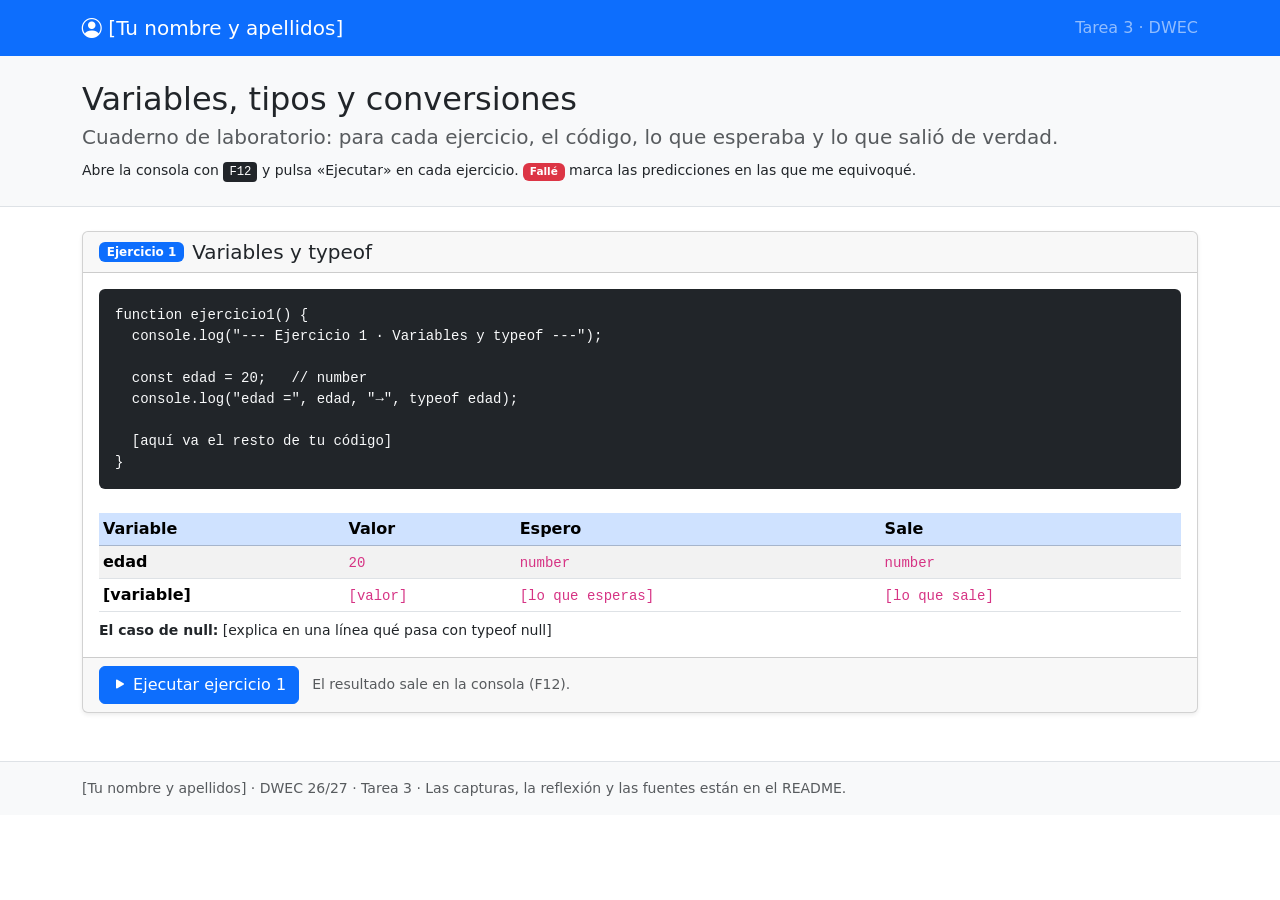
==== Tema 4/index.html @ 0efc42ae "He resuelto el primer ejercicio de js" ====
<!DOCTYPE html>
<html lang="es">
<head>
  <meta charset="UTF-8">
  <meta name="viewport" content="width=device-width, initial-scale=1">
  <!-- Cambia [Tu nombre] por tu nombre -->
  <title>Variables, tipos y conversiones · [Tu nombre]</title>

  <!-- CSS de Bootstrap -->
  <link href="https://cdn.jsdelivr.net/npm/bootstrap@5.3.8/dist/css/bootstrap.min.css" rel="stylesheet">
  <!-- Iconos de Bootstrap -->
  <link href="https://cdn.jsdelivr.net/npm/bootstrap-icons@1.13.1/font/bootstrap-icons.min.css" rel="stylesheet">
</head>
<body>

  <!--
    PLANTILLA DE LA TAREA 3
    · Todo lo que va entre [corchetes] es un hueco: sustitúyelo por lo tuyo.
    · La card del ejercicio 1 es el modelo. Las de los ejercicios 2, 3 y 4 las haces tú copiándola (mira el final).
    · El JavaScript va en js/app.js, dentro de la función de cada ejercicio.
  -->

  <!-- NAVBAR con tu nombre -->
  <nav class="navbar bg-primary" data-bs-theme="dark">
    <div class="container">
      <span class="navbar-brand"><i class="bi bi-person-circle"></i> [Tu nombre y apellidos]</span>
      <span class="navbar-text">Tarea 3 · DWEC</span>
    </div>
  </nav>

  <!-- CABECERA -->
  <header class="bg-body-tertiary border-bottom py-4 mb-4">
    <div class="container">
      <h1 class="h2 mb-1">Variables, tipos y conversiones</h1>
      <p class="lead mb-2 text-body-secondary">
        Cuaderno de laboratorio: para cada ejercicio, el código, lo que esperaba y lo que salió de verdad.
      </p>
      <p class="mb-0 small">
        Abre la consola con <kbd>F12</kbd> y pulsa «Ejecutar» en cada ejercicio.
        <span class="badge text-bg-danger">Fallé</span> marca las predicciones en las que me equivoqué.
      </p>
    </div>
  </header>

  <main class="container mb-5">

    <!-- ============================================================
         EJERCICIO 1 · La card modelo
         ============================================================ -->
    <section class="card mb-4 shadow-sm">

      <!-- 1) Título del ejercicio -->
      <div class="card-header d-flex align-items-center gap-2">
        <span class="badge text-bg-primary">Ejercicio 1</span>
        <h2 class="h5 mb-0">Variables y typeof</h2>
      </div>

      <div class="card-body">

        <!-- 2) El código: cuando termines, copia aquí tu función ejercicio1() de js/app.js.
                Si tu código lleva los signos < o >, escríbelos como &lt; y &gt; -->
        <pre class="bg-dark text-light p-3 rounded small mb-4"><code>function ejercicio1() {
  console.log("--- Ejercicio 1 · Variables y typeof ---");

  const edad = 20;   // number
  console.log("edad =", edad, "→", typeof edad);

  [aquí va el resto de tu código]
}</code></pre>

        <!-- 3) La tabla «Espero / Sale», rellenada a mano.
                Una fila por variable. Si te equivocas, añade en la columna «Sale» el badge:
                <span class="badge text-bg-danger">Fallé</span> -->
        <div class="table-responsive">
          <table class="table table-sm table-striped align-middle mb-2">
            <thead class="table-primary">
              <tr><th scope="col">Variable</th><th scope="col">Valor</th><th scope="col">Espero</th><th scope="col">Sale</th></tr>
            </thead>
            <tbody>
              <tr><th scope="row">edad</th><td><code>20</code></td><td><code>number</code></td><td><code>number</code></td></tr>
              <tr><th scope="row">[variable]</th><td><code>[valor]</code></td><td><code>[lo que esperas]</code></td><td><code>[lo que sale]</code></td></tr>
            </tbody>
          </table>
        </div>

        <!-- 4) Tu explicación -->
        <p class="small mb-0"><strong>El caso de null:</strong> [explica en una línea qué pasa con typeof null]</p>
      </div>

      <!-- 5) El botón. onclick="ejercicio1()" hace que, al pulsarlo, se ejecute la función ejercicio1() de js/app.js.
              Cómo funciona lo veremos más adelante, con los eventos. De momento, cópialo tal cual y cambia solo el número. -->
      <div class="card-footer">
        <button type="button" class="btn btn-primary" onclick="ejercicio1()">
          <i class="bi bi-play-fill"></i> Ejecutar ejercicio 1
        </button>
        <span class="small text-body-secondary ms-2">El resultado sale en la consola (F12).</span>
      </div>
    </section>

    <!-- ============================================================
         EJERCICIOS 2, 3 Y 4 · Los haces tú
         Copia la card del ejercicio 1 entera (desde <section> hasta </section>), pégala aquí debajo
         y cambia en cada copia:
           · el número y el título;
           · el código del bloque <pre><code>;
           · las columnas de la tabla:
               Ejercicio 2 → Conversión / Espero / Sale
               Ejercicio 3 → Expresión / Espero / Sale, y tu frase sobre cuándo manda la cadena y cuándo el número
               Ejercicio 4 → tu ficha, y el error de la const dentro de un <div class="alert alert-danger">
           · el botón: onclick="ejercicio2()", onclick="ejercicio3()"…
         ============================================================ -->

  </main>

  <footer class="bg-body-tertiary border-top py-3">
    <div class="container small text-body-secondary">
      [Tu nombre y apellidos] · DWEC 26/27 · Tarea 3 · Las capturas, la reflexión y las fuentes están en el README.
    </div>
  </footer>

  <!-- JS de Bootstrap y, después, tu JavaScript -->
  <script src="https://cdn.jsdelivr.net/npm/bootstrap@5.3.8/dist/js/bootstrap.bundle.min.js"></script>
  <script src="js/app.js"></script>
</body>
</html>
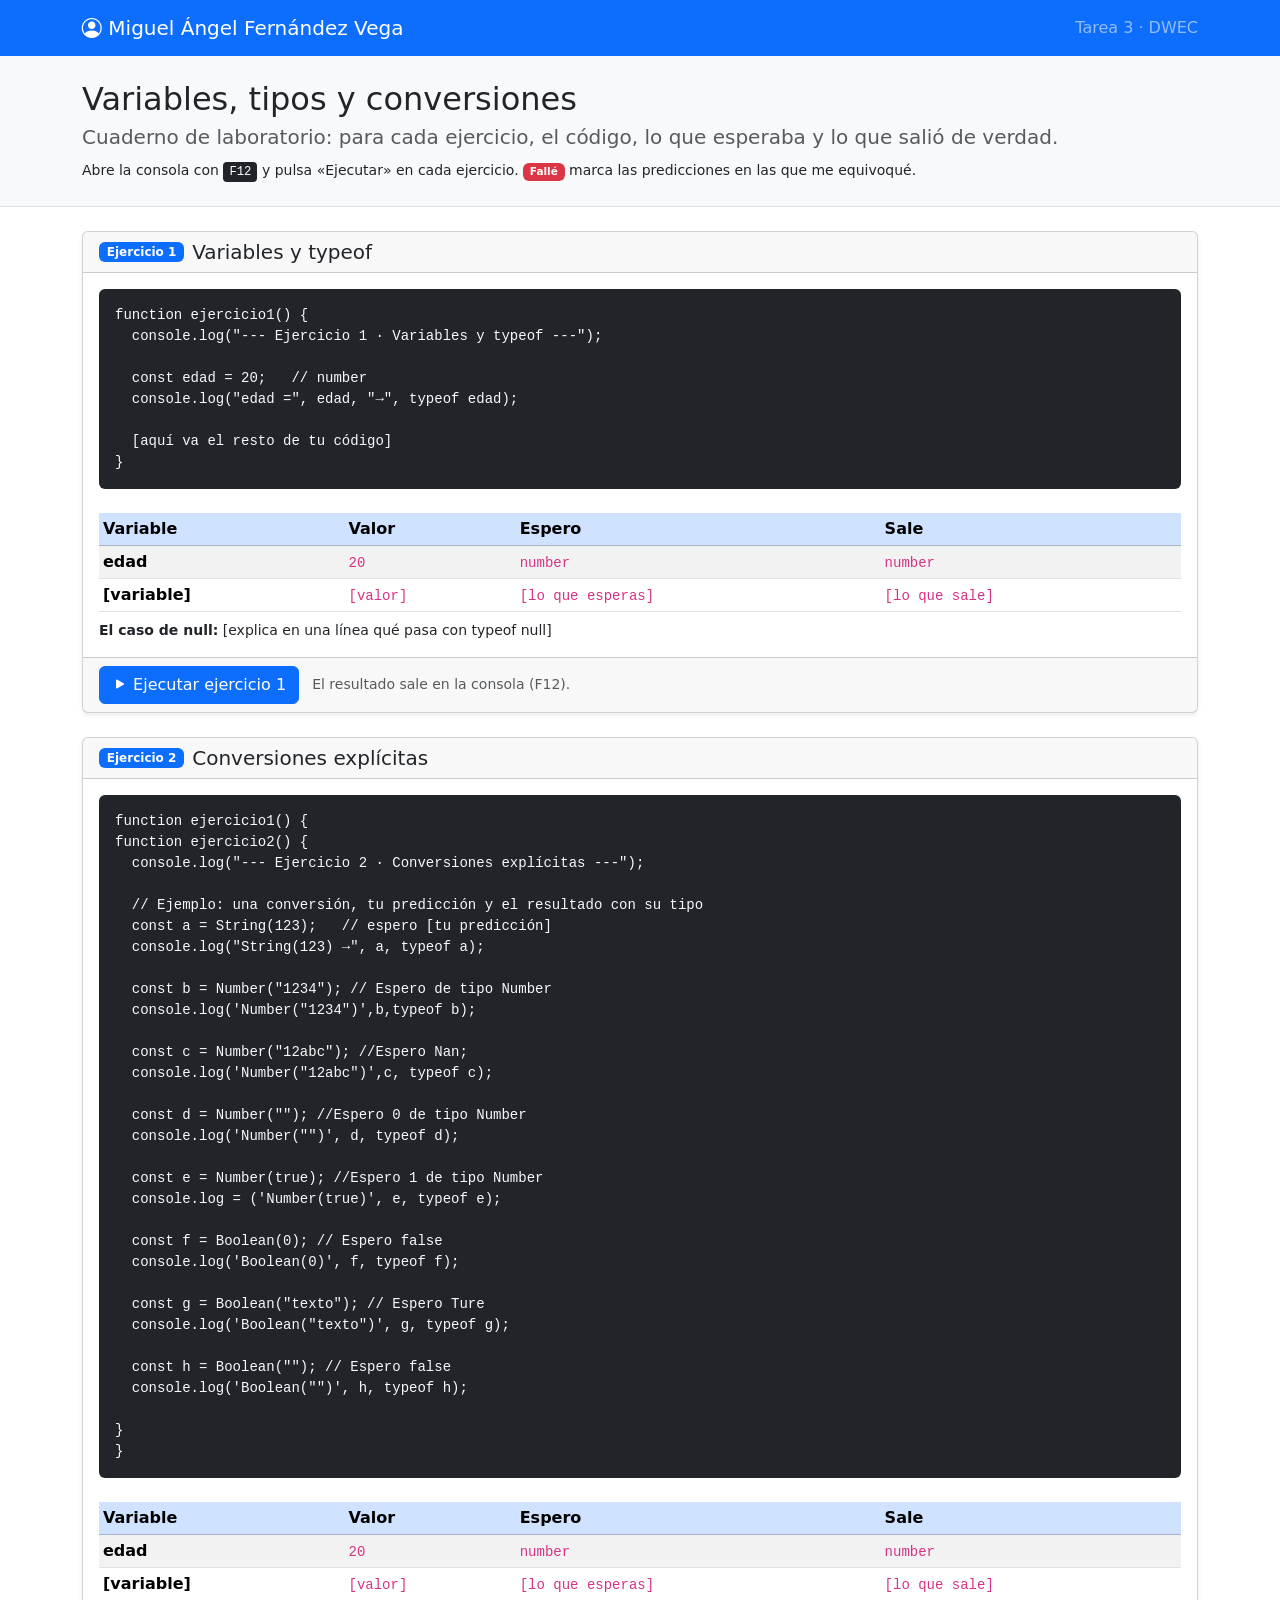
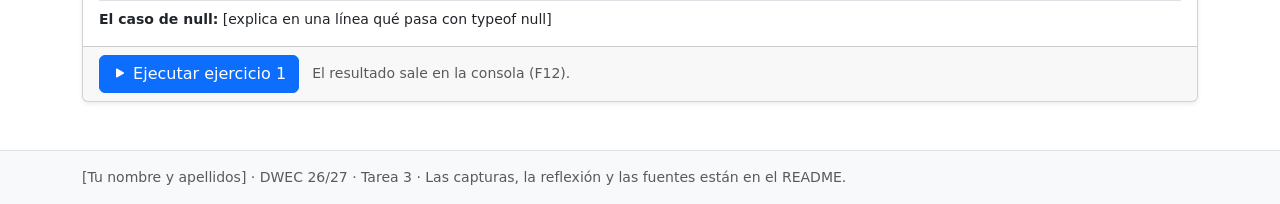
==== commit 44fc0904: "Ejercicio 2 puesto en el html" ====
--- a/Tema 4/index.html
+++ b/Tema 4/index.html
@@ -23,7 +23,7 @@
   <!-- NAVBAR con tu nombre -->
   <nav class="navbar bg-primary" data-bs-theme="dark">
     <div class="container">
-      <span class="navbar-brand"><i class="bi bi-person-circle"></i> [Tu nombre y apellidos]</span>
+      <span class="navbar-brand"><i class="bi bi-person-circle"></i> Miguel Ángel Fernández Vega</span>
       <span class="navbar-text">Tarea 3 · DWEC</span>
     </div>
   </nav>
@@ -96,6 +96,79 @@
         <span class="small text-body-secondary ms-2">El resultado sale en la consola (F12).</span>
       </div>
     </section>
+<!--Ejercicio 2-->
+    <section class="card mb-4 shadow-sm">
+
+      <!-- 1) Título del ejercicio -->
+      <div class="card-header d-flex align-items-center gap-2">
+        <span class="badge text-bg-primary">Ejercicio 2</span>
+        <h2 class="h5 mb-0">Conversiones explícitas</h2>
+      </div>
+
+      <div class="card-body">
+
+        <!-- 2) El código: cuando termines, copia aquí tu función ejercicio1() de js/app.js.
+                Si tu código lleva los signos < o >, escríbelos como &lt; y &gt; -->
+        <pre class="bg-dark text-light p-3 rounded small mb-4"><code>function ejercicio1() {
+function ejercicio2() {
+  console.log("--- Ejercicio 2 · Conversiones explícitas ---");
+
+  // Ejemplo: una conversión, tu predicción y el resultado con su tipo
+  const a = String(123);   // espero [tu predicción]
+  console.log("String(123) →", a, typeof a);
+
+  const b = Number("1234"); // Espero de tipo Number
+  console.log('Number("1234")',b,typeof b); 
+
+  const c = Number("12abc"); //Espero Nan;
+  console.log('Number("12abc")',c, typeof c);
+
+  const d = Number(""); //Espero 0 de tipo Number
+  console.log('Number("")', d, typeof d);
+  
+  const e = Number(true); //Espero 1 de tipo Number
+  console.log = ('Number(true)', e, typeof e);
+
+  const f = Boolean(0); // Espero false
+  console.log('Boolean(0)', f, typeof f);
+
+  const g = Boolean("texto"); // Espero Ture
+  console.log('Boolean("texto")', g, typeof g);
+
+  const h = Boolean(""); // Espero false
+  console.log('Boolean("")', h, typeof h);
+
+}
+}</code></pre>
+
+        <!-- 3) La tabla «Espero / Sale», rellenada a mano.
+                Una fila por variable. Si te equivocas, añade en la columna «Sale» el badge:
+                <span class="badge text-bg-danger">Fallé</span> -->
+        <div class="table-responsive">
+          <table class="table table-sm table-striped align-middle mb-2">
+            <thead class="table-primary">
+              <tr><th scope="col">Variable</th><th scope="col">Valor</th><th scope="col">Espero</th><th scope="col">Sale</th></tr>
+            </thead>
+            <tbody>
+              <tr><th scope="row">edad</th><td><code>20</code></td><td><code>number</code></td><td><code>number</code></td></tr>
+              <tr><th scope="row">[variable]</th><td><code>[valor]</code></td><td><code>[lo que esperas]</code></td><td><code>[lo que sale]</code></td></tr>
+            </tbody>
+          </table>
+        </div>
+
+        <!-- 4) Tu explicación -->
+        <p class="small mb-0"><strong>El caso de null:</strong> [explica en una línea qué pasa con typeof null]</p>
+      </div>
+
+      <!-- 5) El botón. onclick="ejercicio1()" hace que, al pulsarlo, se ejecute la función ejercicio1() de js/app.js.
+              Cómo funciona lo veremos más adelante, con los eventos. De momento, cópialo tal cual y cambia solo el número. -->
+      <div class="card-footer">
+        <button type="button" class="btn btn-primary" onclick="ejercicio1()">
+          <i class="bi bi-play-fill"></i> Ejecutar ejercicio 1
+        </button>
+        <span class="small text-body-secondary ms-2">El resultado sale en la consola (F12).</span>
+      </div>
+    </section>
 
     <!-- ============================================================
          EJERCICIOS 2, 3 Y 4 · Los haces tú
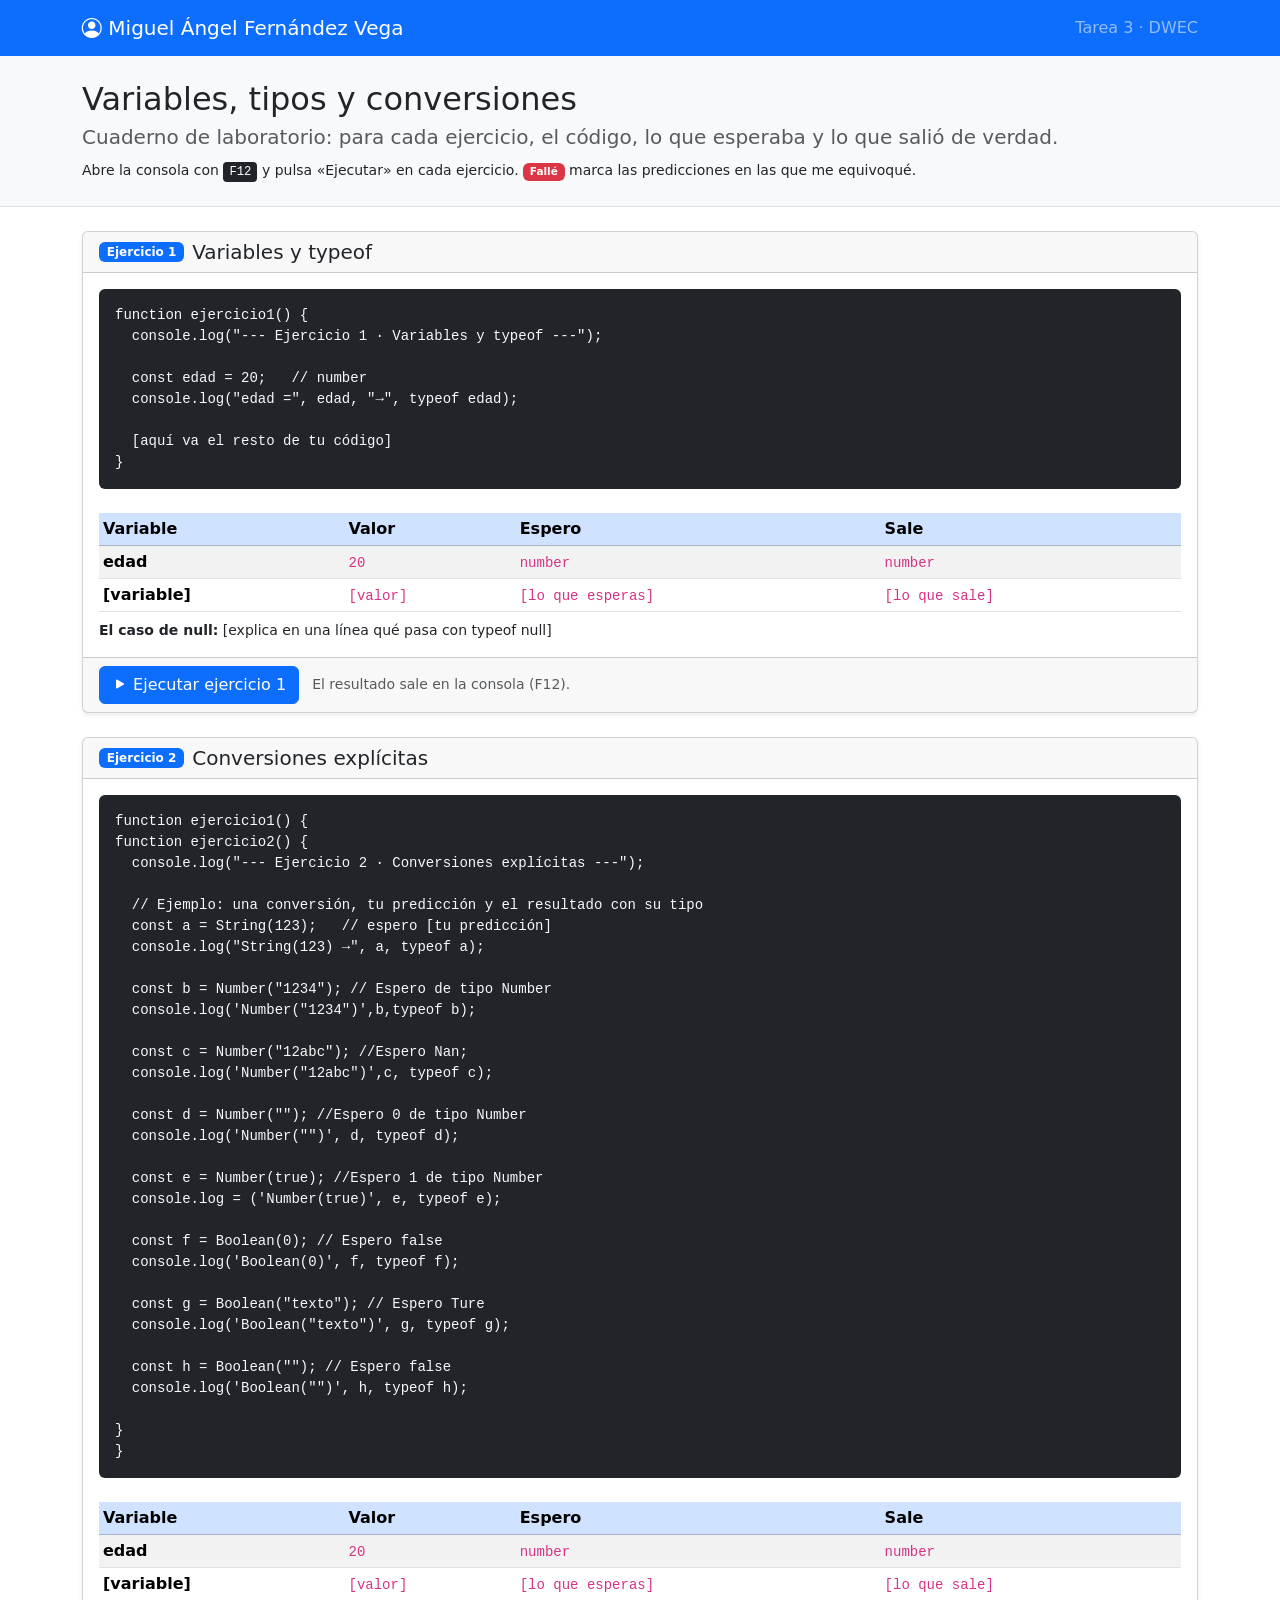
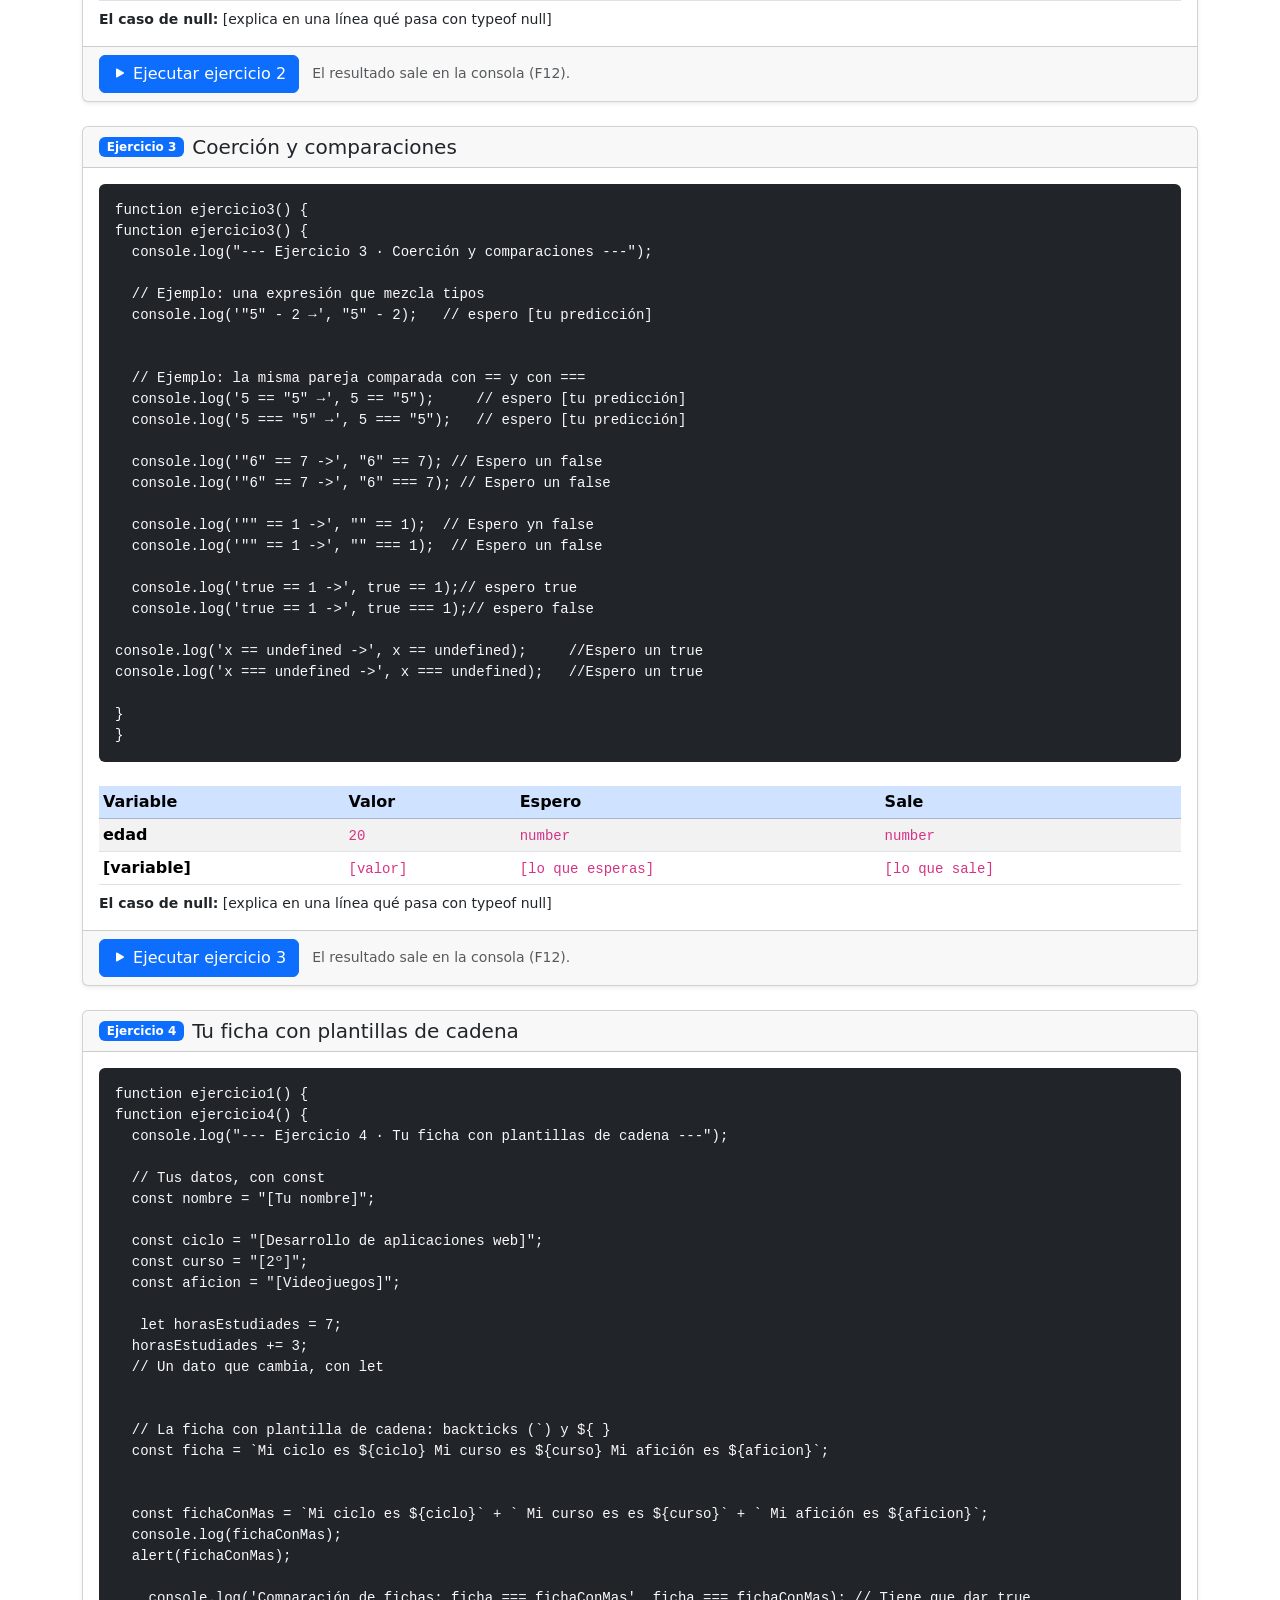
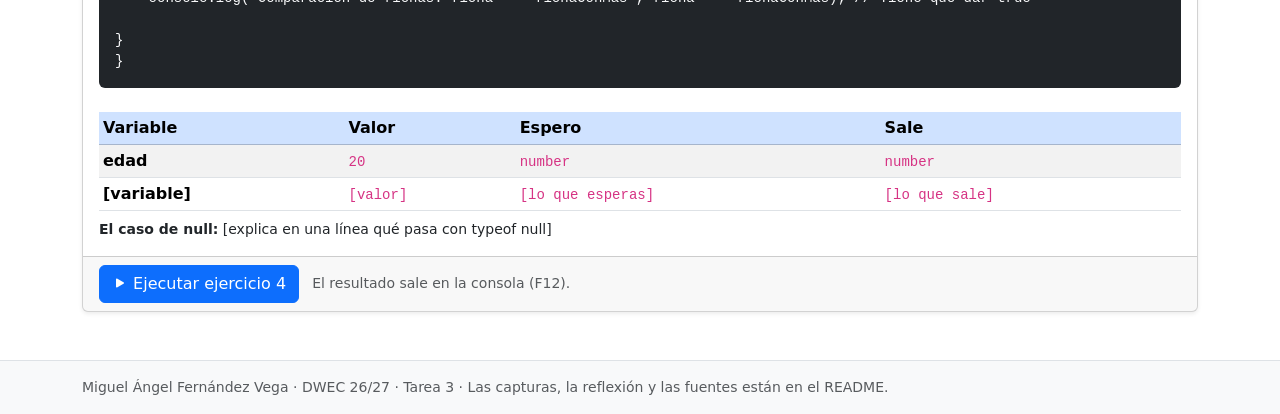
==== commit 3c96e6e4: "He ajustado el resto de ejercicios al html, solo me falta cambiar los resultados del html" ====
--- a/Tema 4/index.html
+++ b/Tema 4/index.html
@@ -163,13 +163,151 @@
       <!-- 5) El botón. onclick="ejercicio1()" hace que, al pulsarlo, se ejecute la función ejercicio1() de js/app.js.
               Cómo funciona lo veremos más adelante, con los eventos. De momento, cópialo tal cual y cambia solo el número. -->
       <div class="card-footer">
-        <button type="button" class="btn btn-primary" onclick="ejercicio1()">
-          <i class="bi bi-play-fill"></i> Ejecutar ejercicio 1
+        <button type="button" class="btn btn-primary" onclick="ejercicio2()">
+          <i class="bi bi-play-fill"></i> Ejecutar ejercicio 2
         </button>
         <span class="small text-body-secondary ms-2">El resultado sale en la consola (F12).</span>
       </div>
     </section>
 
+<!--Ejercicio 3-->
+    <section class="card mb-4 shadow-sm">
+
+      <!-- 1) Título del ejercicio -->
+      <div class="card-header d-flex align-items-center gap-2">
+        <span class="badge text-bg-primary">Ejercicio 3</span>
+        <h2 class="h5 mb-0">Coerción y comparaciones</h2>
+      </div>
+
+      <div class="card-body">
+
+        <!-- 2) El código: cuando termines, copia aquí tu función ejercicio1() de js/app.js.
+                Si tu código lleva los signos < o >, escríbelos como &lt; y &gt; -->
+        <pre class="bg-dark text-light p-3 rounded small mb-4"><code>function ejercicio3() {
+function ejercicio3() {
+  console.log("--- Ejercicio 3 · Coerción y comparaciones ---");
+
+  // Ejemplo: una expresión que mezcla tipos
+  console.log('"5" - 2 →', "5" - 2);   // espero [tu predicción]
+
+
+  // Ejemplo: la misma pareja comparada con == y con ===
+  console.log('5 == "5" →', 5 == "5");     // espero [tu predicción]
+  console.log('5 === "5" →', 5 === "5");   // espero [tu predicción]
+
+  console.log('"6" == 7 ->', "6" == 7); // Espero un false
+  console.log('"6" == 7 ->', "6" === 7); // Espero un false
+
+  console.log('"" == 1 ->', "" == 1);  // Espero yn false
+  console.log('"" == 1 ->', "" === 1);  // Espero un false
+
+  console.log('true == 1 ->', true == 1);// espero true
+  console.log('true == 1 ->', true === 1);// espero false
+
+console.log('x == undefined ->', x == undefined);     //Espero un true
+console.log('x === undefined ->', x === undefined);   //Espero un true
+
+}
+}</code></pre>
+
+        <!-- 3) La tabla «Espero / Sale», rellenada a mano.
+                Una fila por variable. Si te equivocas, añade en la columna «Sale» el badge:
+                <span class="badge text-bg-danger">Fallé</span> -->
+        <div class="table-responsive">
+          <table class="table table-sm table-striped align-middle mb-2">
+            <thead class="table-primary">
+              <tr><th scope="col">Variable</th><th scope="col">Valor</th><th scope="col">Espero</th><th scope="col">Sale</th></tr>
+            </thead>
+            <tbody>
+              <tr><th scope="row">edad</th><td><code>20</code></td><td><code>number</code></td><td><code>number</code></td></tr>
+              <tr><th scope="row">[variable]</th><td><code>[valor]</code></td><td><code>[lo que esperas]</code></td><td><code>[lo que sale]</code></td></tr>
+            </tbody>
+          </table>
+        </div>
+
+        <!-- 4) Tu explicación -->
+        <p class="small mb-0"><strong>El caso de null:</strong> [explica en una línea qué pasa con typeof null]</p>
+      </div>
+
+      <!-- 5) El botón. onclick="ejercicio1()" hace que, al pulsarlo, se ejecute la función ejercicio1() de js/app.js.
+              Cómo funciona lo veremos más adelante, con los eventos. De momento, cópialo tal cual y cambia solo el número. -->
+      <div class="card-footer">
+        <button type="button" class="btn btn-primary" onclick="ejercicio3()">
+          <i class="bi bi-play-fill"></i> Ejecutar ejercicio 3
+        </button>
+        <span class="small text-body-secondary ms-2">El resultado sale en la consola (F12).</span>
+      </div>
+    </section>
+<!--Ejercicio 4-->
+    <section class="card mb-4 shadow-sm">
+
+      <!-- 1) Título del ejercicio -->
+      <div class="card-header d-flex align-items-center gap-2">
+        <span class="badge text-bg-primary">Ejercicio 4</span>
+        <h2 class="h5 mb-0">Tu ficha con plantillas de cadena</h2>
+      </div>
+
+      <div class="card-body">
+
+        <!-- 2) El código: cuando termines, copia aquí tu función ejercicio1() de js/app.js.
+                Si tu código lleva los signos < o >, escríbelos como &lt; y &gt; -->
+        <pre class="bg-dark text-light p-3 rounded small mb-4"><code>function ejercicio1() {
+function ejercicio4() {
+  console.log("--- Ejercicio 4 · Tu ficha con plantillas de cadena ---");
+
+  // Tus datos, con const
+  const nombre = "[Tu nombre]";
+
+  const ciclo = "[Desarrollo de aplicaciones web]";
+  const curso = "[2º]";
+  const aficion = "[Videojuegos]";
+
+   let horasEstudiades = 7;
+  horasEstudiades += 3; 
+  // Un dato que cambia, con let
+
+
+  // La ficha con plantilla de cadena: backticks (`) y ${ }
+  const ficha = `Mi ciclo es ${ciclo} Mi curso es ${curso} Mi afición es ${aficion}`;
+
+
+  const fichaConMas = `Mi ciclo es ${ciclo}` + ` Mi curso es es ${curso}` + ` Mi afición es ${aficion}`;
+  console.log(fichaConMas);
+  alert(fichaConMas);
+
+    console.log('Comparación de fichas: ficha === fichaConMas', ficha === fichaConMas); // Tiene que dar true
+
+}
+}</code></pre>
+
+        <!-- 3) La tabla «Espero / Sale», rellenada a mano.
+                Una fila por variable. Si te equivocas, añade en la columna «Sale» el badge:
+                <span class="badge text-bg-danger">Fallé</span> -->
+        <div class="table-responsive">
+          <table class="table table-sm table-striped align-middle mb-2">
+            <thead class="table-primary">
+              <tr><th scope="col">Variable</th><th scope="col">Valor</th><th scope="col">Espero</th><th scope="col">Sale</th></tr>
+            </thead>
+            <tbody>
+              <tr><th scope="row">edad</th><td><code>20</code></td><td><code>number</code></td><td><code>number</code></td></tr>
+              <tr><th scope="row">[variable]</th><td><code>[valor]</code></td><td><code>[lo que esperas]</code></td><td><code>[lo que sale]</code></td></tr>
+            </tbody>
+          </table>
+        </div>
+
+        <!-- 4) Tu explicación -->
+        <p class="small mb-0"><strong>El caso de null:</strong> [explica en una línea qué pasa con typeof null]</p>
+      </div>
+
+      <!-- 5) El botón. onclick="ejercicio1()" hace que, al pulsarlo, se ejecute la función ejercicio1() de js/app.js.
+              Cómo funciona lo veremos más adelante, con los eventos. De momento, cópialo tal cual y cambia solo el número. -->
+      <div class="card-footer">
+        <button type="button" class="btn btn-primary" onclick="ejercicio4()">
+          <i class="bi bi-play-fill"></i> Ejecutar ejercicio 4
+        </button>
+        <span class="small text-body-secondary ms-2">El resultado sale en la consola (F12).</span>
+      </div>
+    </section>
     <!-- ============================================================
          EJERCICIOS 2, 3 Y 4 · Los haces tú
          Copia la card del ejercicio 1 entera (desde <section> hasta </section>), pégala aquí debajo
@@ -187,7 +325,7 @@
 
   <footer class="bg-body-tertiary border-top py-3">
     <div class="container small text-body-secondary">
-      [Tu nombre y apellidos] · DWEC 26/27 · Tarea 3 · Las capturas, la reflexión y las fuentes están en el README.
+      Miguel Ángel Fernández Vega · DWEC 26/27 · Tarea 3 · Las capturas, la reflexión y las fuentes están en el README.
     </div>
   </footer>
 
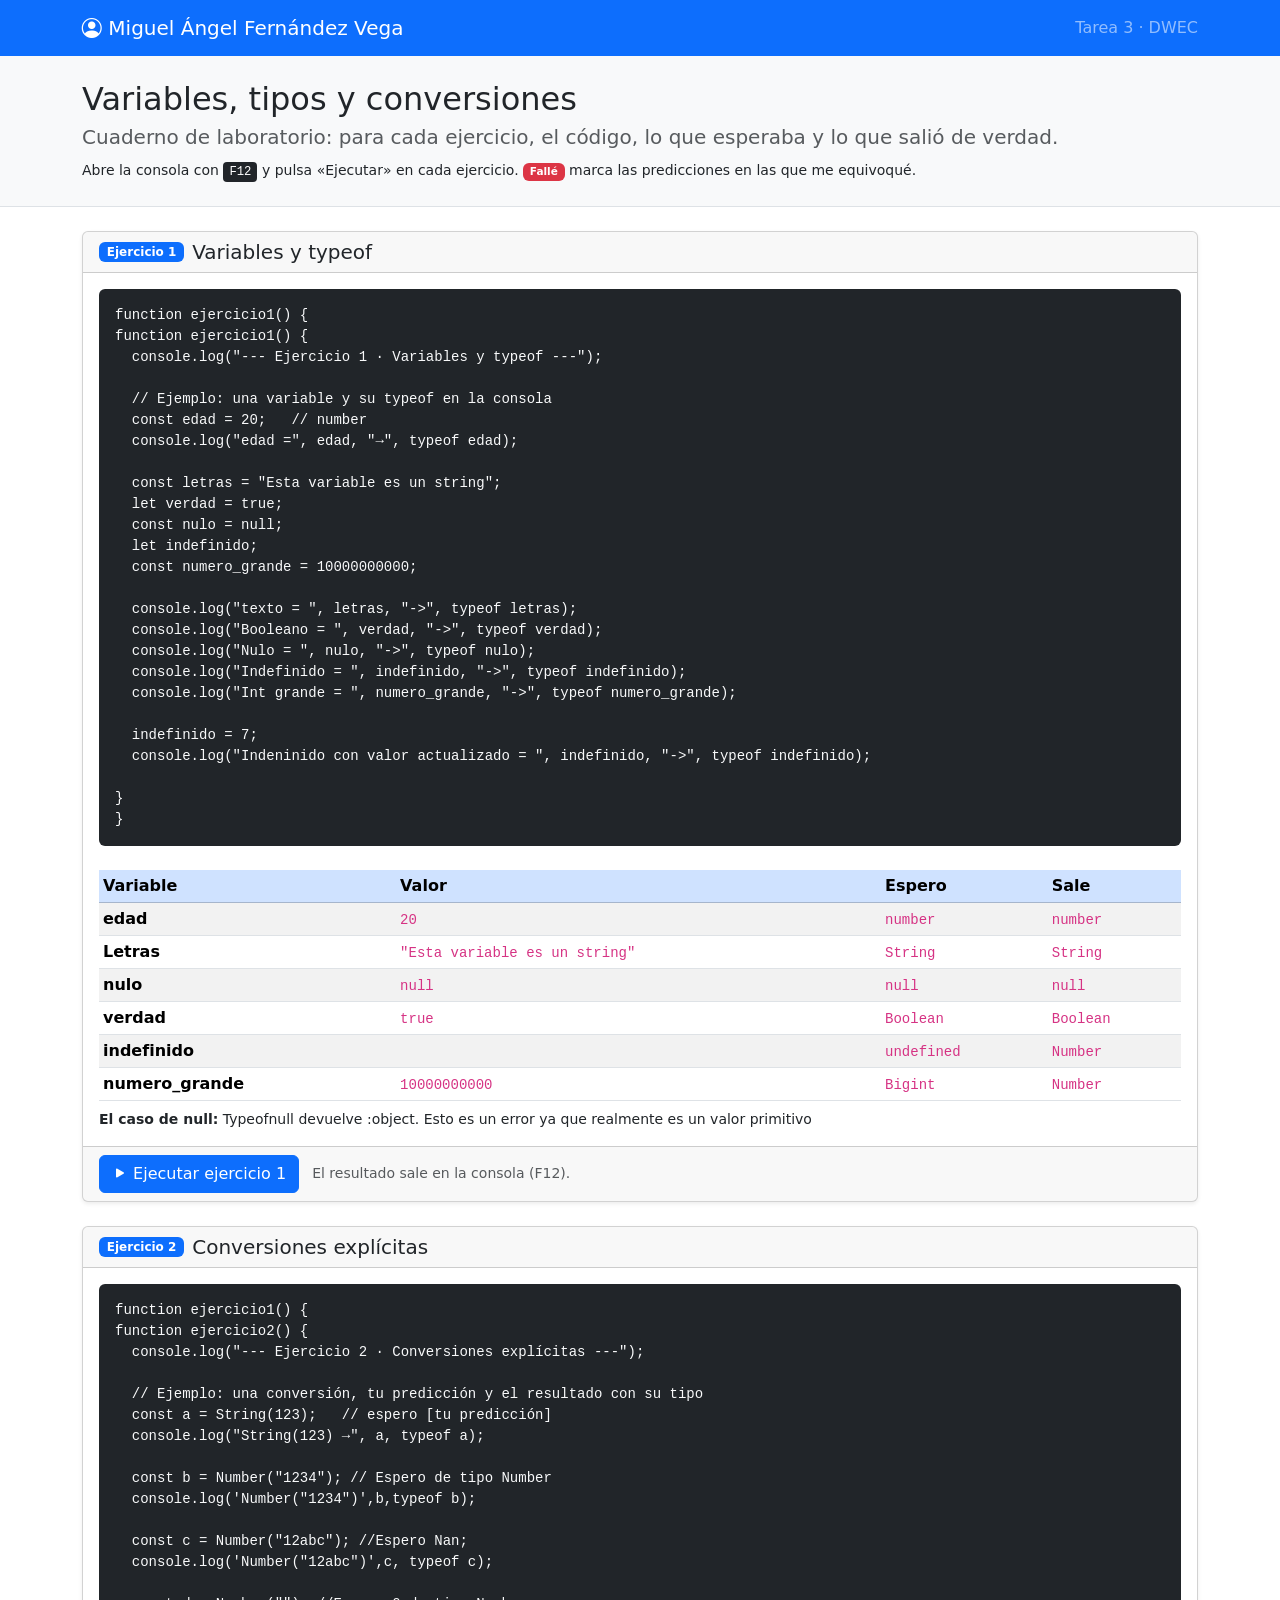
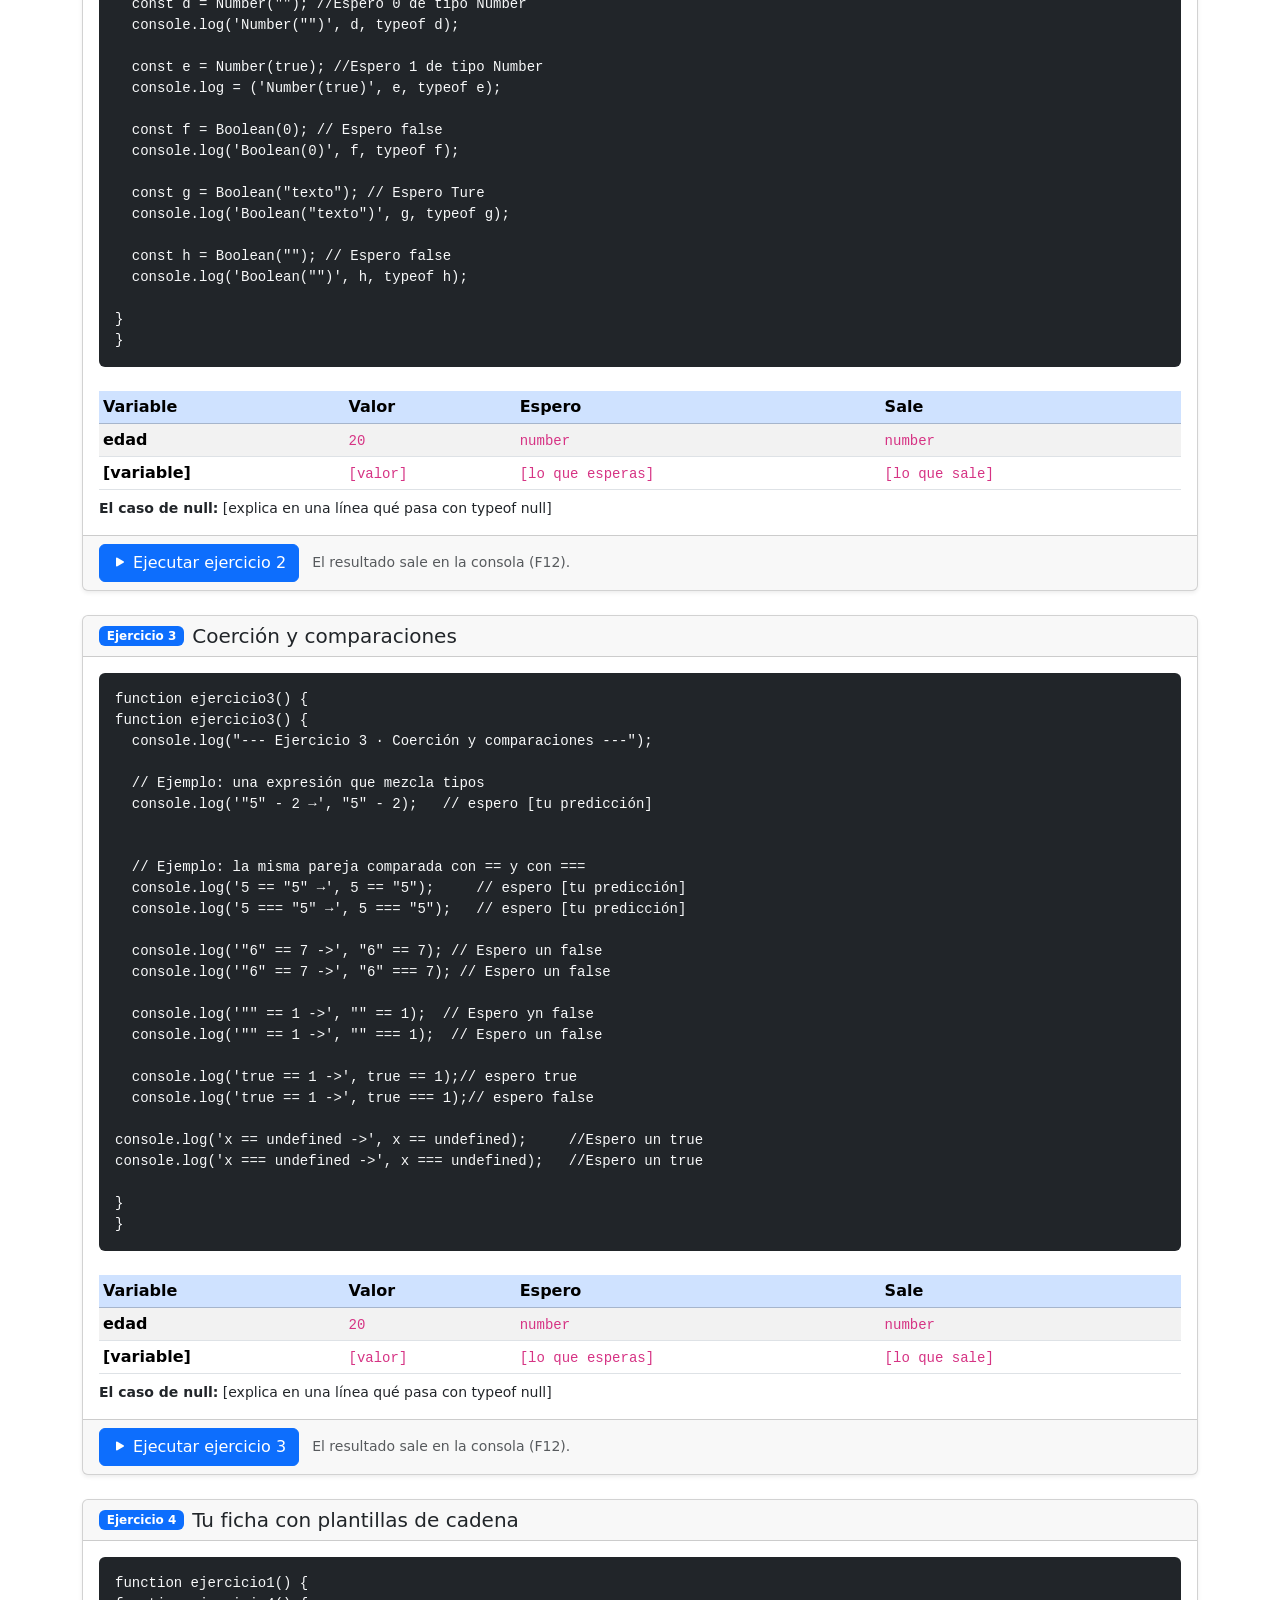
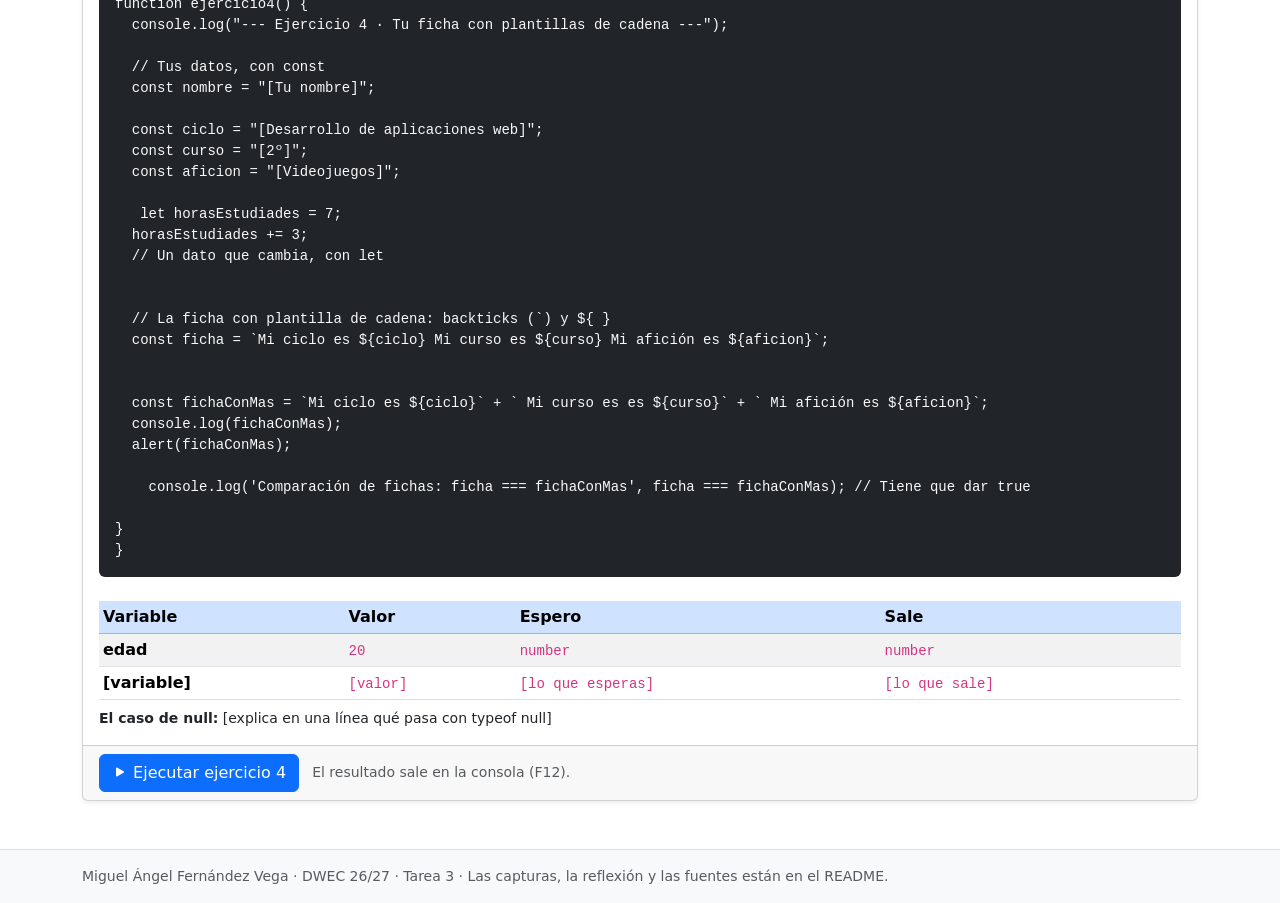
==== commit 80b620b0: "Ejercicio1 resuelto del todo" ====
--- a/Tema 4/index.html
+++ b/Tema 4/index.html
@@ -60,12 +60,106 @@
         <!-- 2) El código: cuando termines, copia aquí tu función ejercicio1() de js/app.js.
                 Si tu código lleva los signos < o >, escríbelos como &lt; y &gt; -->
         <pre class="bg-dark text-light p-3 rounded small mb-4"><code>function ejercicio1() {
+function ejercicio1() {
   console.log("--- Ejercicio 1 · Variables y typeof ---");
 
+  // Ejemplo: una variable y su typeof en la consola
   const edad = 20;   // number
   console.log("edad =", edad, "→", typeof edad);
 
-  [aquí va el resto de tu código]
+  const letras = "Esta variable es un string";
+  let verdad = true;
+  const nulo = null;
+  let indefinido; 
+  const numero_grande = 10000000000;
+
+  console.log("texto = ", letras, "->", typeof letras);
+  console.log("Booleano = ", verdad, "->", typeof verdad);
+  console.log("Nulo = ", nulo, "->", typeof nulo);
+  console.log("Indefinido = ", indefinido, "->", typeof indefinido);
+  console.log("Int grande = ", numero_grande, "->", typeof numero_grande);
+
+  indefinido = 7;
+  console.log("Indeninido con valor actualizado = ", indefinido, "->", typeof indefinido);
+
+}
+}</code></pre>
+
+        <!-- 3) La tabla «Espero / Sale», rellenada a mano.
+                Una fila por variable. Si te equivocas, añade en la columna «Sale» el badge:
+                <span class="badge text-bg-danger">Fallé</span> -->
+        <div class="table-responsive">
+          <table class="table table-sm table-striped align-middle mb-2">
+            <thead class="table-primary">
+              <tr><th scope="col">Variable</th><th scope="col">Valor</th><th scope="col">Espero</th><th scope="col">Sale</th></tr>
+            </thead>
+            <tbody>
+              <tr><th scope="row">edad</th><td><code>20</code></td><td><code>number</code></td><td><code>number</code></td></tr>
+              <tr><th scope="row">Letras</th><td><code>"Esta variable es un string"</code></td><td><code>String</code></td><td><code>String</code></td></tr>
+              <tr><th scope="row">nulo</th><td><code>null</code></td><td><code>null</code></td><td><code>null</code></td></tr>
+              <tr><th scope="row">verdad</th><td><code>true</code></td><td><code>Boolean</code></td><td><code>Boolean</code></td></tr>
+              <tr><th scope="row">indefinido</th><td><code></code></td><td><code>undefined</code></td><td><code>Number</code></td></tr>
+              <tr><th scope="row">numero_grande</th><td><code>10000000000</code></td><td><code>Bigint</code></td><td><code>Number</code></td></tr>
+            </tbody>
+          </table>
+        </div>
+
+        <!-- 4) Tu explicación -->
+        <p class="small mb-0"><strong>El caso de null:</strong> Typeofnull devuelve :object. Esto es un error ya que realmente es un valor primitivo</p>
+      </div>
+
+      <!-- 5) El botón. onclick="ejercicio1()" hace que, al pulsarlo, se ejecute la función ejercicio1() de js/app.js.
+              Cómo funciona lo veremos más adelante, con los eventos. De momento, cópialo tal cual y cambia solo el número. -->
+      <div class="card-footer">
+        <button type="button" class="btn btn-primary" onclick="ejercicio1()">
+          <i class="bi bi-play-fill"></i> Ejecutar ejercicio 1
+        </button>
+        <span class="small text-body-secondary ms-2">El resultado sale en la consola (F12).</span>
+      </div>
+    </section>
+<!--Ejercicio 2-->
+    <section class="card mb-4 shadow-sm">
+
+      <!-- 1) Título del ejercicio -->
+      <div class="card-header d-flex align-items-center gap-2">
+        <span class="badge text-bg-primary">Ejercicio 2</span>
+        <h2 class="h5 mb-0">Conversiones explícitas</h2>
+      </div>
+
+      <div class="card-body">
+
+        <!-- 2) El código: cuando termines, copia aquí tu función ejercicio1() de js/app.js.
+                Si tu código lleva los signos < o >, escríbelos como &lt; y &gt; -->
+        <pre class="bg-dark text-light p-3 rounded small mb-4"><code>function ejercicio1() {
+function ejercicio2() {
+  console.log("--- Ejercicio 2 · Conversiones explícitas ---");
+
+  // Ejemplo: una conversión, tu predicción y el resultado con su tipo
+  const a = String(123);   // espero [tu predicción]
+  console.log("String(123) →", a, typeof a);
+
+  const b = Number("1234"); // Espero de tipo Number
+  console.log('Number("1234")',b,typeof b); 
+
+  const c = Number("12abc"); //Espero Nan;
+  console.log('Number("12abc")',c, typeof c);
+
+  const d = Number(""); //Espero 0 de tipo Number
+  console.log('Number("")', d, typeof d);
+  
+  const e = Number(true); //Espero 1 de tipo Number
+  console.log = ('Number(true)', e, typeof e);
+
+  const f = Boolean(0); // Espero false
+  console.log('Boolean(0)', f, typeof f);
+
+  const g = Boolean("texto"); // Espero Ture
+  console.log('Boolean("texto")', g, typeof g);
+
+  const h = Boolean(""); // Espero false
+  console.log('Boolean("")', h, typeof h);
+
+}
 }</code></pre>
 
         <!-- 3) La tabla «Espero / Sale», rellenada a mano.
@@ -90,53 +184,49 @@
       <!-- 5) El botón. onclick="ejercicio1()" hace que, al pulsarlo, se ejecute la función ejercicio1() de js/app.js.
               Cómo funciona lo veremos más adelante, con los eventos. De momento, cópialo tal cual y cambia solo el número. -->
       <div class="card-footer">
-        <button type="button" class="btn btn-primary" onclick="ejercicio1()">
-          <i class="bi bi-play-fill"></i> Ejecutar ejercicio 1
+        <button type="button" class="btn btn-primary" onclick="ejercicio2()">
+          <i class="bi bi-play-fill"></i> Ejecutar ejercicio 2
         </button>
         <span class="small text-body-secondary ms-2">El resultado sale en la consola (F12).</span>
       </div>
     </section>
-<!--Ejercicio 2-->
+
+<!--Ejercicio 3-->
     <section class="card mb-4 shadow-sm">
 
       <!-- 1) Título del ejercicio -->
       <div class="card-header d-flex align-items-center gap-2">
-        <span class="badge text-bg-primary">Ejercicio 2</span>
-        <h2 class="h5 mb-0">Conversiones explícitas</h2>
+        <span class="badge text-bg-primary">Ejercicio 3</span>
+        <h2 class="h5 mb-0">Coerción y comparaciones</h2>
       </div>
 
       <div class="card-body">
 
         <!-- 2) El código: cuando termines, copia aquí tu función ejercicio1() de js/app.js.
                 Si tu código lleva los signos < o >, escríbelos como &lt; y &gt; -->
-        <pre class="bg-dark text-light p-3 rounded small mb-4"><code>function ejercicio1() {
-function ejercicio2() {
-  console.log("--- Ejercicio 2 · Conversiones explícitas ---");
-
-  // Ejemplo: una conversión, tu predicción y el resultado con su tipo
-  const a = String(123);   // espero [tu predicción]
-  console.log("String(123) →", a, typeof a);
-
-  const b = Number("1234"); // Espero de tipo Number
-  console.log('Number("1234")',b,typeof b); 
-
-  const c = Number("12abc"); //Espero Nan;
-  console.log('Number("12abc")',c, typeof c);
-
-  const d = Number(""); //Espero 0 de tipo Number
-  console.log('Number("")', d, typeof d);
-  
-  const e = Number(true); //Espero 1 de tipo Number
-  console.log = ('Number(true)', e, typeof e);
-
-  const f = Boolean(0); // Espero false
-  console.log('Boolean(0)', f, typeof f);
-
-  const g = Boolean("texto"); // Espero Ture
-  console.log('Boolean("texto")', g, typeof g);
-
-  const h = Boolean(""); // Espero false
-  console.log('Boolean("")', h, typeof h);
+        <pre class="bg-dark text-light p-3 rounded small mb-4"><code>function ejercicio3() {
+function ejercicio3() {
+  console.log("--- Ejercicio 3 · Coerción y comparaciones ---");
+
+  // Ejemplo: una expresión que mezcla tipos
+  console.log('"5" - 2 →', "5" - 2);   // espero [tu predicción]
+
+
+  // Ejemplo: la misma pareja comparada con == y con ===
+  console.log('5 == "5" →', 5 == "5");     // espero [tu predicción]
+  console.log('5 === "5" →', 5 === "5");   // espero [tu predicción]
+
+  console.log('"6" == 7 ->', "6" == 7); // Espero un false
+  console.log('"6" == 7 ->', "6" === 7); // Espero un false
+
+  console.log('"" == 1 ->', "" == 1);  // Espero yn false
+  console.log('"" == 1 ->', "" === 1);  // Espero un false
+
+  console.log('true == 1 ->', true == 1);// espero true
+  console.log('true == 1 ->', true === 1);// espero false
+
+console.log('x == undefined ->', x == undefined);     //Espero un true
+console.log('x === undefined ->', x === undefined);   //Espero un true
 
 }
 }</code></pre>
@@ -163,49 +253,50 @@
       <!-- 5) El botón. onclick="ejercicio1()" hace que, al pulsarlo, se ejecute la función ejercicio1() de js/app.js.
               Cómo funciona lo veremos más adelante, con los eventos. De momento, cópialo tal cual y cambia solo el número. -->
       <div class="card-footer">
-        <button type="button" class="btn btn-primary" onclick="ejercicio2()">
-          <i class="bi bi-play-fill"></i> Ejecutar ejercicio 2
+        <button type="button" class="btn btn-primary" onclick="ejercicio3()">
+          <i class="bi bi-play-fill"></i> Ejecutar ejercicio 3
         </button>
         <span class="small text-body-secondary ms-2">El resultado sale en la consola (F12).</span>
       </div>
     </section>
-
-<!--Ejercicio 3-->
+<!--Ejercicio 4-->
     <section class="card mb-4 shadow-sm">
 
       <!-- 1) Título del ejercicio -->
       <div class="card-header d-flex align-items-center gap-2">
-        <span class="badge text-bg-primary">Ejercicio 3</span>
-        <h2 class="h5 mb-0">Coerción y comparaciones</h2>
+        <span class="badge text-bg-primary">Ejercicio 4</span>
+        <h2 class="h5 mb-0">Tu ficha con plantillas de cadena</h2>
       </div>
 
       <div class="card-body">
 
         <!-- 2) El código: cuando termines, copia aquí tu función ejercicio1() de js/app.js.
                 Si tu código lleva los signos < o >, escríbelos como &lt; y &gt; -->
-        <pre class="bg-dark text-light p-3 rounded small mb-4"><code>function ejercicio3() {
-function ejercicio3() {
-  console.log("--- Ejercicio 3 · Coerción y comparaciones ---");
-
-  // Ejemplo: una expresión que mezcla tipos
-  console.log('"5" - 2 →', "5" - 2);   // espero [tu predicción]
-
-
-  // Ejemplo: la misma pareja comparada con == y con ===
-  console.log('5 == "5" →', 5 == "5");     // espero [tu predicción]
-  console.log('5 === "5" →', 5 === "5");   // espero [tu predicción]
-
-  console.log('"6" == 7 ->', "6" == 7); // Espero un false
-  console.log('"6" == 7 ->', "6" === 7); // Espero un false
-
-  console.log('"" == 1 ->', "" == 1);  // Espero yn false
-  console.log('"" == 1 ->', "" === 1);  // Espero un false
-
-  console.log('true == 1 ->', true == 1);// espero true
-  console.log('true == 1 ->', true === 1);// espero false
-
-console.log('x == undefined ->', x == undefined);     //Espero un true
-console.log('x === undefined ->', x === undefined);   //Espero un true
+        <pre class="bg-dark text-light p-3 rounded small mb-4"><code>function ejercicio1() {
+function ejercicio4() {
+  console.log("--- Ejercicio 4 · Tu ficha con plantillas de cadena ---");
+
+  // Tus datos, con const
+  const nombre = "[Tu nombre]";
+
+  const ciclo = "[Desarrollo de aplicaciones web]";
+  const curso = "[2º]";
+  const aficion = "[Videojuegos]";
+
+   let horasEstudiades = 7;
+  horasEstudiades += 3; 
+  // Un dato que cambia, con let
+
+
+  // La ficha con plantilla de cadena: backticks (`) y ${ }
+  const ficha = `Mi ciclo es ${ciclo} Mi curso es ${curso} Mi afición es ${aficion}`;
+
+
+  const fichaConMas = `Mi ciclo es ${ciclo}` + ` Mi curso es es ${curso}` + ` Mi afición es ${aficion}`;
+  console.log(fichaConMas);
+  alert(fichaConMas);
+
+    console.log('Comparación de fichas: ficha === fichaConMas', ficha === fichaConMas); // Tiene que dar true
 
 }
 }</code></pre>
@@ -232,76 +323,6 @@
       <!-- 5) El botón. onclick="ejercicio1()" hace que, al pulsarlo, se ejecute la función ejercicio1() de js/app.js.
               Cómo funciona lo veremos más adelante, con los eventos. De momento, cópialo tal cual y cambia solo el número. -->
       <div class="card-footer">
-        <button type="button" class="btn btn-primary" onclick="ejercicio3()">
-          <i class="bi bi-play-fill"></i> Ejecutar ejercicio 3
-        </button>
-        <span class="small text-body-secondary ms-2">El resultado sale en la consola (F12).</span>
-      </div>
-    </section>
-<!--Ejercicio 4-->
-    <section class="card mb-4 shadow-sm">
-
-      <!-- 1) Título del ejercicio -->
-      <div class="card-header d-flex align-items-center gap-2">
-        <span class="badge text-bg-primary">Ejercicio 4</span>
-        <h2 class="h5 mb-0">Tu ficha con plantillas de cadena</h2>
-      </div>
-
-      <div class="card-body">
-
-        <!-- 2) El código: cuando termines, copia aquí tu función ejercicio1() de js/app.js.
-                Si tu código lleva los signos < o >, escríbelos como &lt; y &gt; -->
-        <pre class="bg-dark text-light p-3 rounded small mb-4"><code>function ejercicio1() {
-function ejercicio4() {
-  console.log("--- Ejercicio 4 · Tu ficha con plantillas de cadena ---");
-
-  // Tus datos, con const
-  const nombre = "[Tu nombre]";
-
-  const ciclo = "[Desarrollo de aplicaciones web]";
-  const curso = "[2º]";
-  const aficion = "[Videojuegos]";
-
-   let horasEstudiades = 7;
-  horasEstudiades += 3; 
-  // Un dato que cambia, con let
-
-
-  // La ficha con plantilla de cadena: backticks (`) y ${ }
-  const ficha = `Mi ciclo es ${ciclo} Mi curso es ${curso} Mi afición es ${aficion}`;
-
-
-  const fichaConMas = `Mi ciclo es ${ciclo}` + ` Mi curso es es ${curso}` + ` Mi afición es ${aficion}`;
-  console.log(fichaConMas);
-  alert(fichaConMas);
-
-    console.log('Comparación de fichas: ficha === fichaConMas', ficha === fichaConMas); // Tiene que dar true
-
-}
-}</code></pre>
-
-        <!-- 3) La tabla «Espero / Sale», rellenada a mano.
-                Una fila por variable. Si te equivocas, añade en la columna «Sale» el badge:
-                <span class="badge text-bg-danger">Fallé</span> -->
-        <div class="table-responsive">
-          <table class="table table-sm table-striped align-middle mb-2">
-            <thead class="table-primary">
-              <tr><th scope="col">Variable</th><th scope="col">Valor</th><th scope="col">Espero</th><th scope="col">Sale</th></tr>
-            </thead>
-            <tbody>
-              <tr><th scope="row">edad</th><td><code>20</code></td><td><code>number</code></td><td><code>number</code></td></tr>
-              <tr><th scope="row">[variable]</th><td><code>[valor]</code></td><td><code>[lo que esperas]</code></td><td><code>[lo que sale]</code></td></tr>
-            </tbody>
-          </table>
-        </div>
-
-        <!-- 4) Tu explicación -->
-        <p class="small mb-0"><strong>El caso de null:</strong> [explica en una línea qué pasa con typeof null]</p>
-      </div>
-
-      <!-- 5) El botón. onclick="ejercicio1()" hace que, al pulsarlo, se ejecute la función ejercicio1() de js/app.js.
-              Cómo funciona lo veremos más adelante, con los eventos. De momento, cópialo tal cual y cambia solo el número. -->
-      <div class="card-footer">
         <button type="button" class="btn btn-primary" onclick="ejercicio4()">
           <i class="bi bi-play-fill"></i> Ejecutar ejercicio 4
         </button>
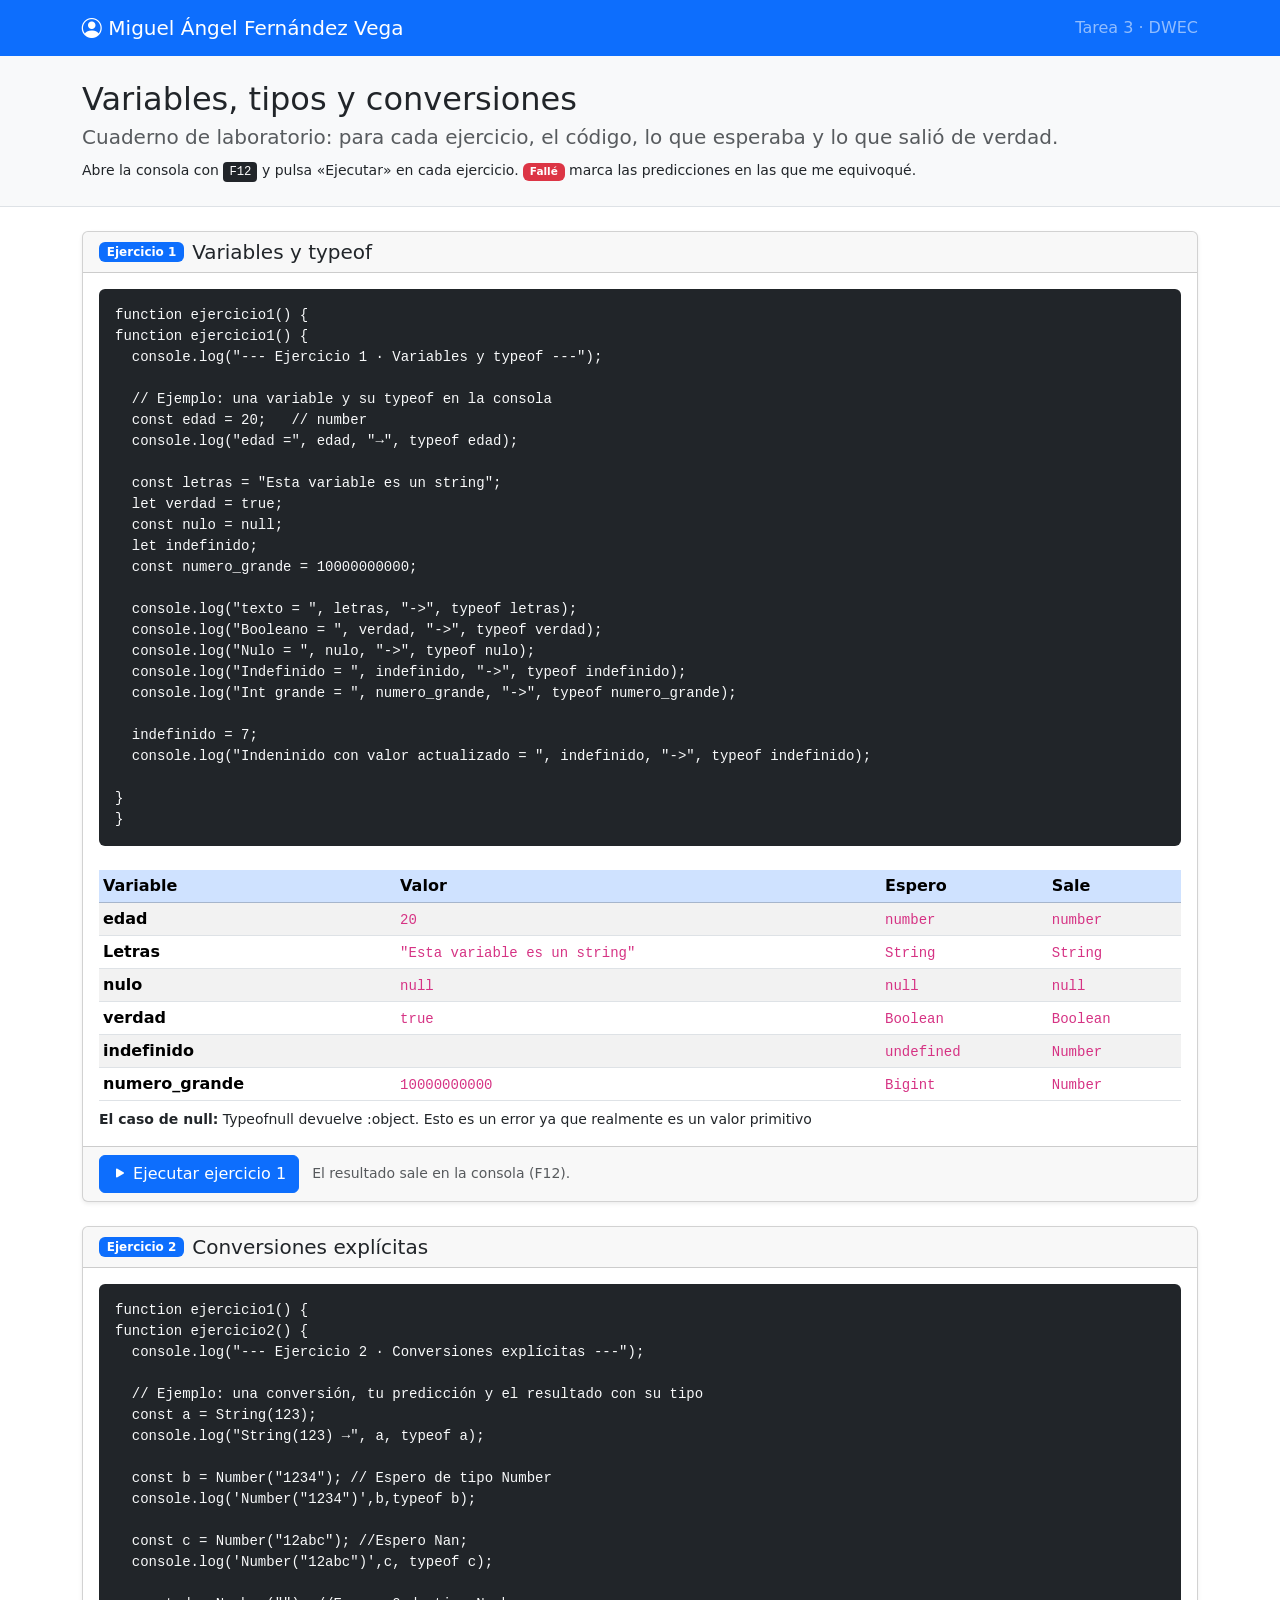
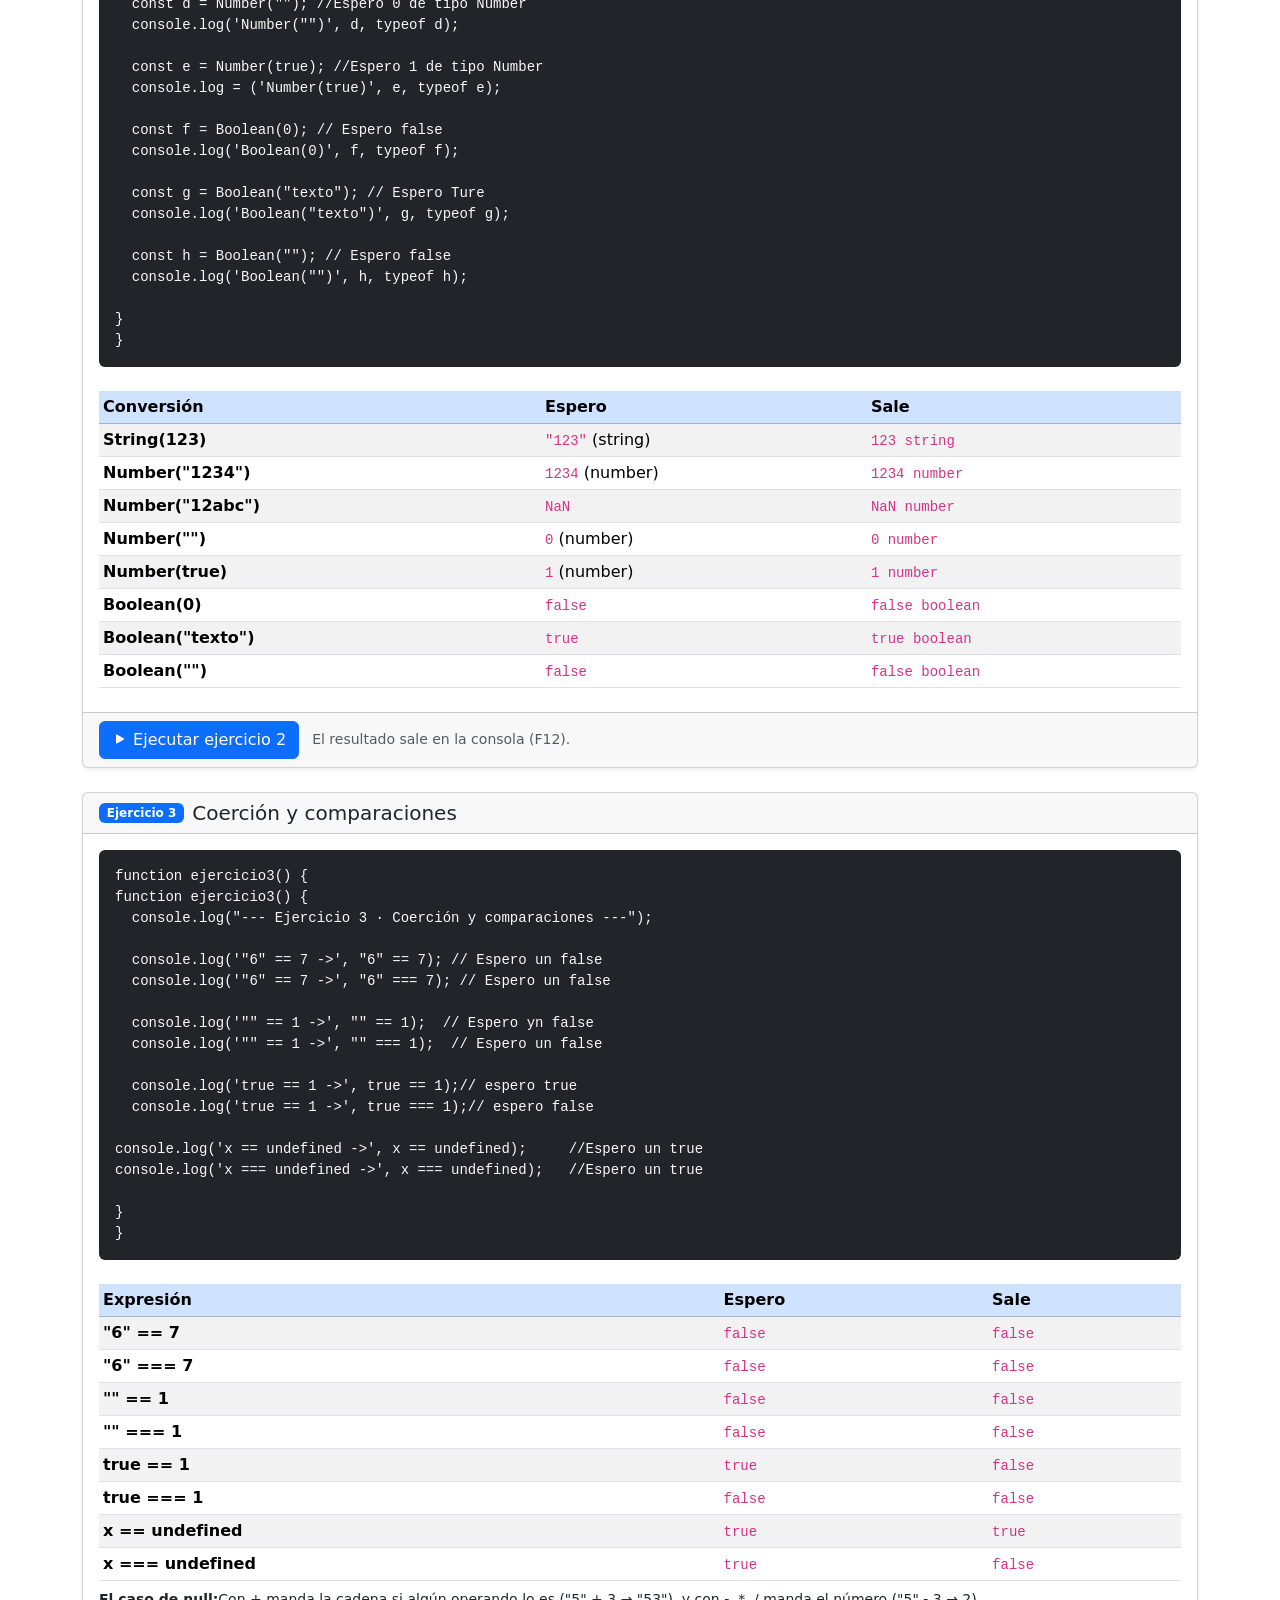
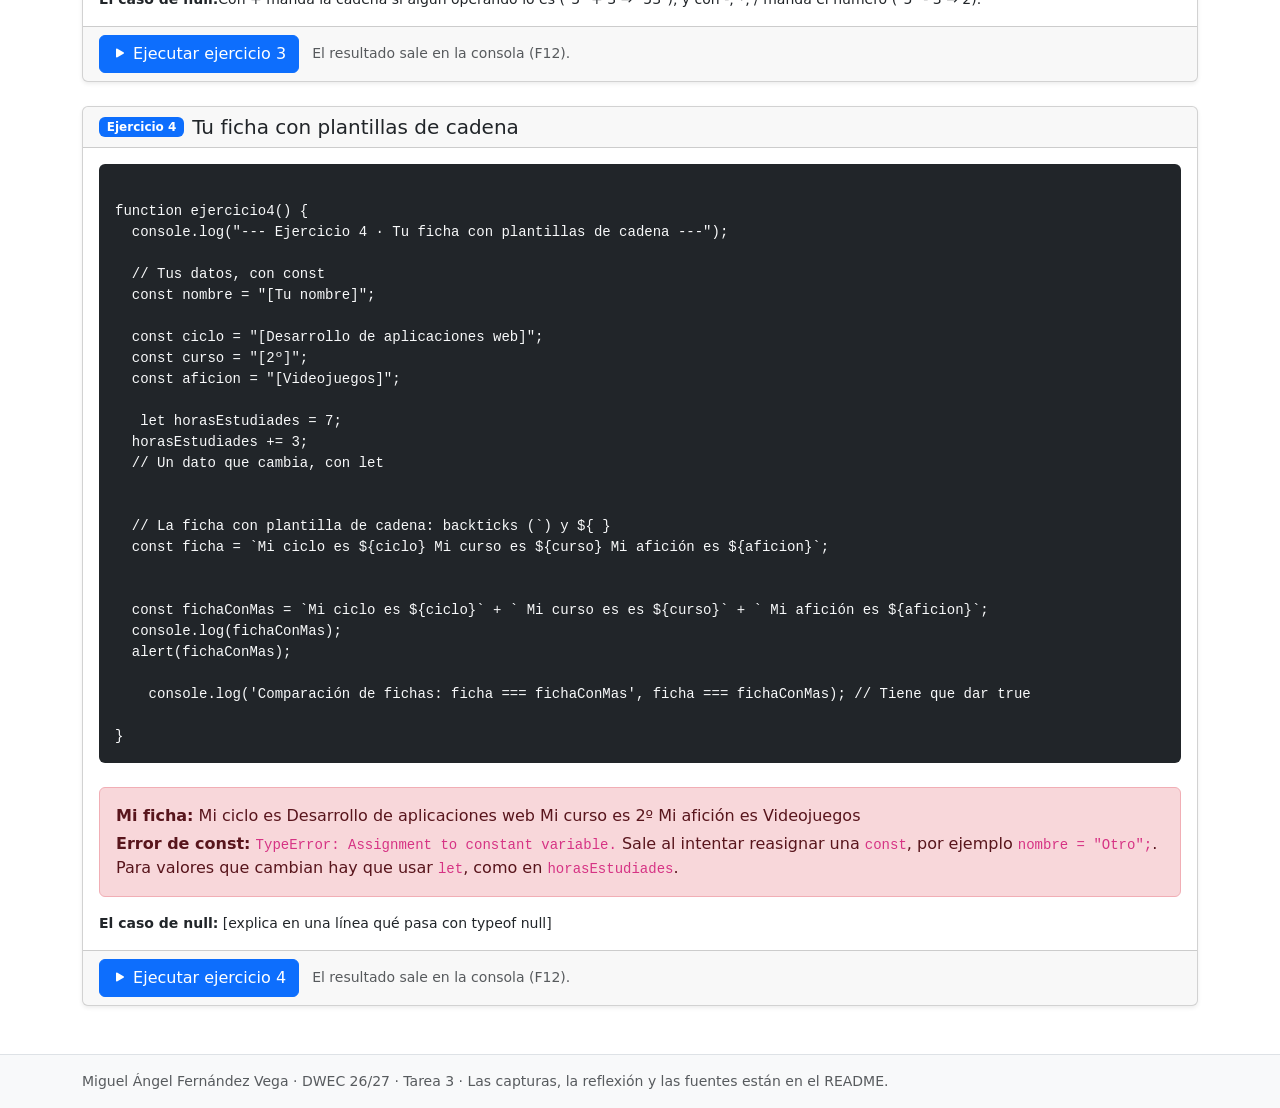
==== commit f79c2756: "Me falta hacer el readme" ====
--- a/Tema 4/index.html
+++ b/Tema 4/index.html
@@ -135,7 +135,7 @@
   console.log("--- Ejercicio 2 · Conversiones explícitas ---");
 
   // Ejemplo: una conversión, tu predicción y el resultado con su tipo
-  const a = String(123);   // espero [tu predicción]
+  const a = String(123);   
   console.log("String(123) →", a, typeof a);
 
   const b = Number("1234"); // Espero de tipo Number
@@ -166,19 +166,24 @@
                 Una fila por variable. Si te equivocas, añade en la columna «Sale» el badge:
                 <span class="badge text-bg-danger">Fallé</span> -->
         <div class="table-responsive">
-          <table class="table table-sm table-striped align-middle mb-2">
-            <thead class="table-primary">
-              <tr><th scope="col">Variable</th><th scope="col">Valor</th><th scope="col">Espero</th><th scope="col">Sale</th></tr>
-            </thead>
-            <tbody>
-              <tr><th scope="row">edad</th><td><code>20</code></td><td><code>number</code></td><td><code>number</code></td></tr>
-              <tr><th scope="row">[variable]</th><td><code>[valor]</code></td><td><code>[lo que esperas]</code></td><td><code>[lo que sale]</code></td></tr>
-            </tbody>
-          </table>
+<table class="table table-sm table-striped align-middle mb-2">
+  <thead class="table-primary">
+    <tr><th scope="col">Conversión</th><th scope="col">Espero</th><th scope="col">Sale</th></tr>
+  </thead>
+  <tbody>
+    <tr><th scope="row">String(123)</th><td><code>"123"</code> (string)</td><td><code>123 string</code></td></tr>
+    <tr><th scope="row">Number("1234")</th><td><code>1234</code> (number)</td><td><code>1234 number</code></td></tr>
+    <tr><th scope="row">Number("12abc")</th><td><code>NaN</code></td><td><code>NaN number</code></td></tr>
+    <tr><th scope="row">Number("")</th><td><code>0</code> (number)</td><td><code>0 number</code></td></tr>
+    <tr><th scope="row">Number(true)</th><td><code>1</code> (number)</td><td><code>1 number</code></td></tr>
+    <tr><th scope="row">Boolean(0)</th><td><code>false</code></td><td><code>false boolean</code></td></tr>
+    <tr><th scope="row">Boolean("texto")</th><td><code>true</code></td><td><code>true boolean</code></td></tr>
+    <tr><th scope="row">Boolean("")</th><td><code>false</code></td><td><code>false boolean</code></td></tr>
+  </tbody>
+</table>
         </div>
 
         <!-- 4) Tu explicación -->
-        <p class="small mb-0"><strong>El caso de null:</strong> [explica en una línea qué pasa con typeof null]</p>
       </div>
 
       <!-- 5) El botón. onclick="ejercicio1()" hace que, al pulsarlo, se ejecute la función ejercicio1() de js/app.js.
@@ -208,14 +213,6 @@
 function ejercicio3() {
   console.log("--- Ejercicio 3 · Coerción y comparaciones ---");
 
-  // Ejemplo: una expresión que mezcla tipos
-  console.log('"5" - 2 →', "5" - 2);   // espero [tu predicción]
-
-
-  // Ejemplo: la misma pareja comparada con == y con ===
-  console.log('5 == "5" →', 5 == "5");     // espero [tu predicción]
-  console.log('5 === "5" →', 5 === "5");   // espero [tu predicción]
-
   console.log('"6" == 7 ->', "6" == 7); // Espero un false
   console.log('"6" == 7 ->', "6" === 7); // Espero un false
 
@@ -235,19 +232,25 @@
                 Una fila por variable. Si te equivocas, añade en la columna «Sale» el badge:
                 <span class="badge text-bg-danger">Fallé</span> -->
         <div class="table-responsive">
-          <table class="table table-sm table-striped align-middle mb-2">
-            <thead class="table-primary">
-              <tr><th scope="col">Variable</th><th scope="col">Valor</th><th scope="col">Espero</th><th scope="col">Sale</th></tr>
-            </thead>
-            <tbody>
-              <tr><th scope="row">edad</th><td><code>20</code></td><td><code>number</code></td><td><code>number</code></td></tr>
-              <tr><th scope="row">[variable]</th><td><code>[valor]</code></td><td><code>[lo que esperas]</code></td><td><code>[lo que sale]</code></td></tr>
-            </tbody>
-          </table>
+<table class="table table-sm table-striped align-middle mb-2">
+  <thead class="table-primary">
+    <tr><th scope="col">Expresión</th><th scope="col">Espero</th><th scope="col">Sale</th></tr>
+  </thead>
+  <tbody>
+    <tr><th scope="row">"6" == 7</th><td><code>false</code></td><td><code>false</code></td></tr>
+    <tr><th scope="row">"6" === 7</th><td><code>false</code></td><td><code>false</code></td></tr>
+    <tr><th scope="row">"" == 1</th><td><code>false</code></td><td><code>false</code></td></tr>
+    <tr><th scope="row">"" === 1</th><td><code>false</code></td><td><code>false</code></td></tr>
+    <tr><th scope="row">true == 1</th><td><code>true</code></td><td><code>false</code></td></tr>
+    <tr><th scope="row">true === 1</th><td><code>false</code></td><td><code>false</code></td></tr>
+    <tr><th scope="row">x == undefined</th><td><code>true</code></td><td><code>true</code></td></tr>
+    <tr><th scope="row">x === undefined</th><td><code>true</code></td><td><code>false</code></td></tr>
+  </tbody>
+</table>
         </div>
 
         <!-- 4) Tu explicación -->
-        <p class="small mb-0"><strong>El caso de null:</strong> [explica en una línea qué pasa con typeof null]</p>
+        <p class="small mb-0"><strong>El caso de null:</strong>Con + manda la cadena si algún operando lo es ("5" + 3 → "53"), y con -, *, / manda el número ("5" - 3 → 2).</p>
       </div>
 
       <!-- 5) El botón. onclick="ejercicio1()" hace que, al pulsarlo, se ejecute la función ejercicio1() de js/app.js.
@@ -272,7 +275,7 @@
 
         <!-- 2) El código: cuando termines, copia aquí tu función ejercicio1() de js/app.js.
                 Si tu código lleva los signos < o >, escríbelos como &lt; y &gt; -->
-        <pre class="bg-dark text-light p-3 rounded small mb-4"><code>function ejercicio1() {
+        <pre class="bg-dark text-light p-3 rounded small mb-4"><code>
 function ejercicio4() {
   console.log("--- Ejercicio 4 · Tu ficha con plantillas de cadena ---");
 
@@ -299,22 +302,15 @@
     console.log('Comparación de fichas: ficha === fichaConMas', ficha === fichaConMas); // Tiene que dar true
 
 }
-}</code></pre>
+</code></pre>
 
         <!-- 3) La tabla «Espero / Sale», rellenada a mano.
                 Una fila por variable. Si te equivocas, añade en la columna «Sale» el badge:
                 <span class="badge text-bg-danger">Fallé</span> -->
-        <div class="table-responsive">
-          <table class="table table-sm table-striped align-middle mb-2">
-            <thead class="table-primary">
-              <tr><th scope="col">Variable</th><th scope="col">Valor</th><th scope="col">Espero</th><th scope="col">Sale</th></tr>
-            </thead>
-            <tbody>
-              <tr><th scope="row">edad</th><td><code>20</code></td><td><code>number</code></td><td><code>number</code></td></tr>
-              <tr><th scope="row">[variable]</th><td><code>[valor]</code></td><td><code>[lo que esperas]</code></td><td><code>[lo que sale]</code></td></tr>
-            </tbody>
-          </table>
-        </div>
+<div class="alert alert-danger" role="alert">
+  <p class="mb-1"><strong>Mi ficha:</strong> Mi ciclo es Desarrollo de aplicaciones web Mi curso es 2º Mi afición es Videojuegos</p>
+  <p class="mb-0"><strong>Error de const:</strong> <code>TypeError: Assignment to constant variable.</code> Sale al intentar reasignar una <code>const</code>, por ejemplo <code>nombre = "Otro";</code>. Para valores que cambian hay que usar <code>let</code>, como en <code>horasEstudiades</code>.</p>
+</div>
 
         <!-- 4) Tu explicación -->
         <p class="small mb-0"><strong>El caso de null:</strong> [explica en una línea qué pasa con typeof null]</p>
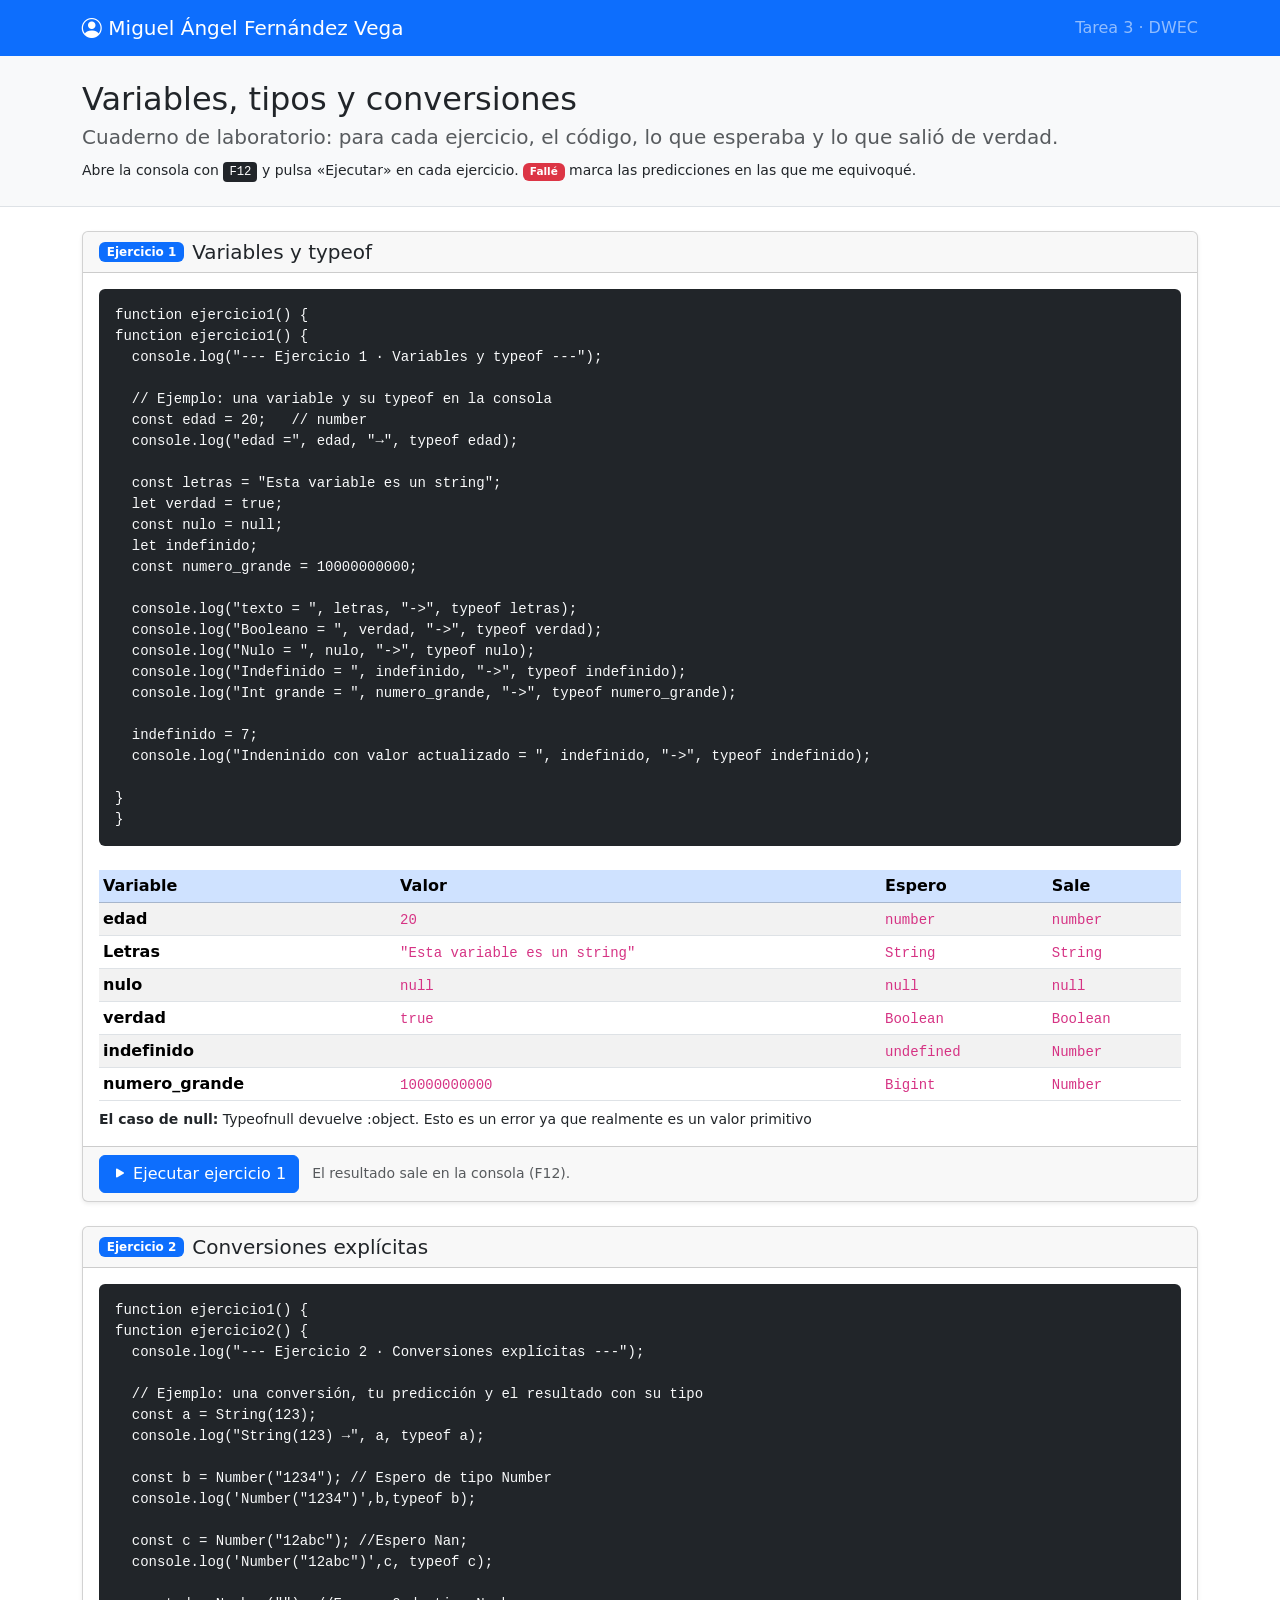
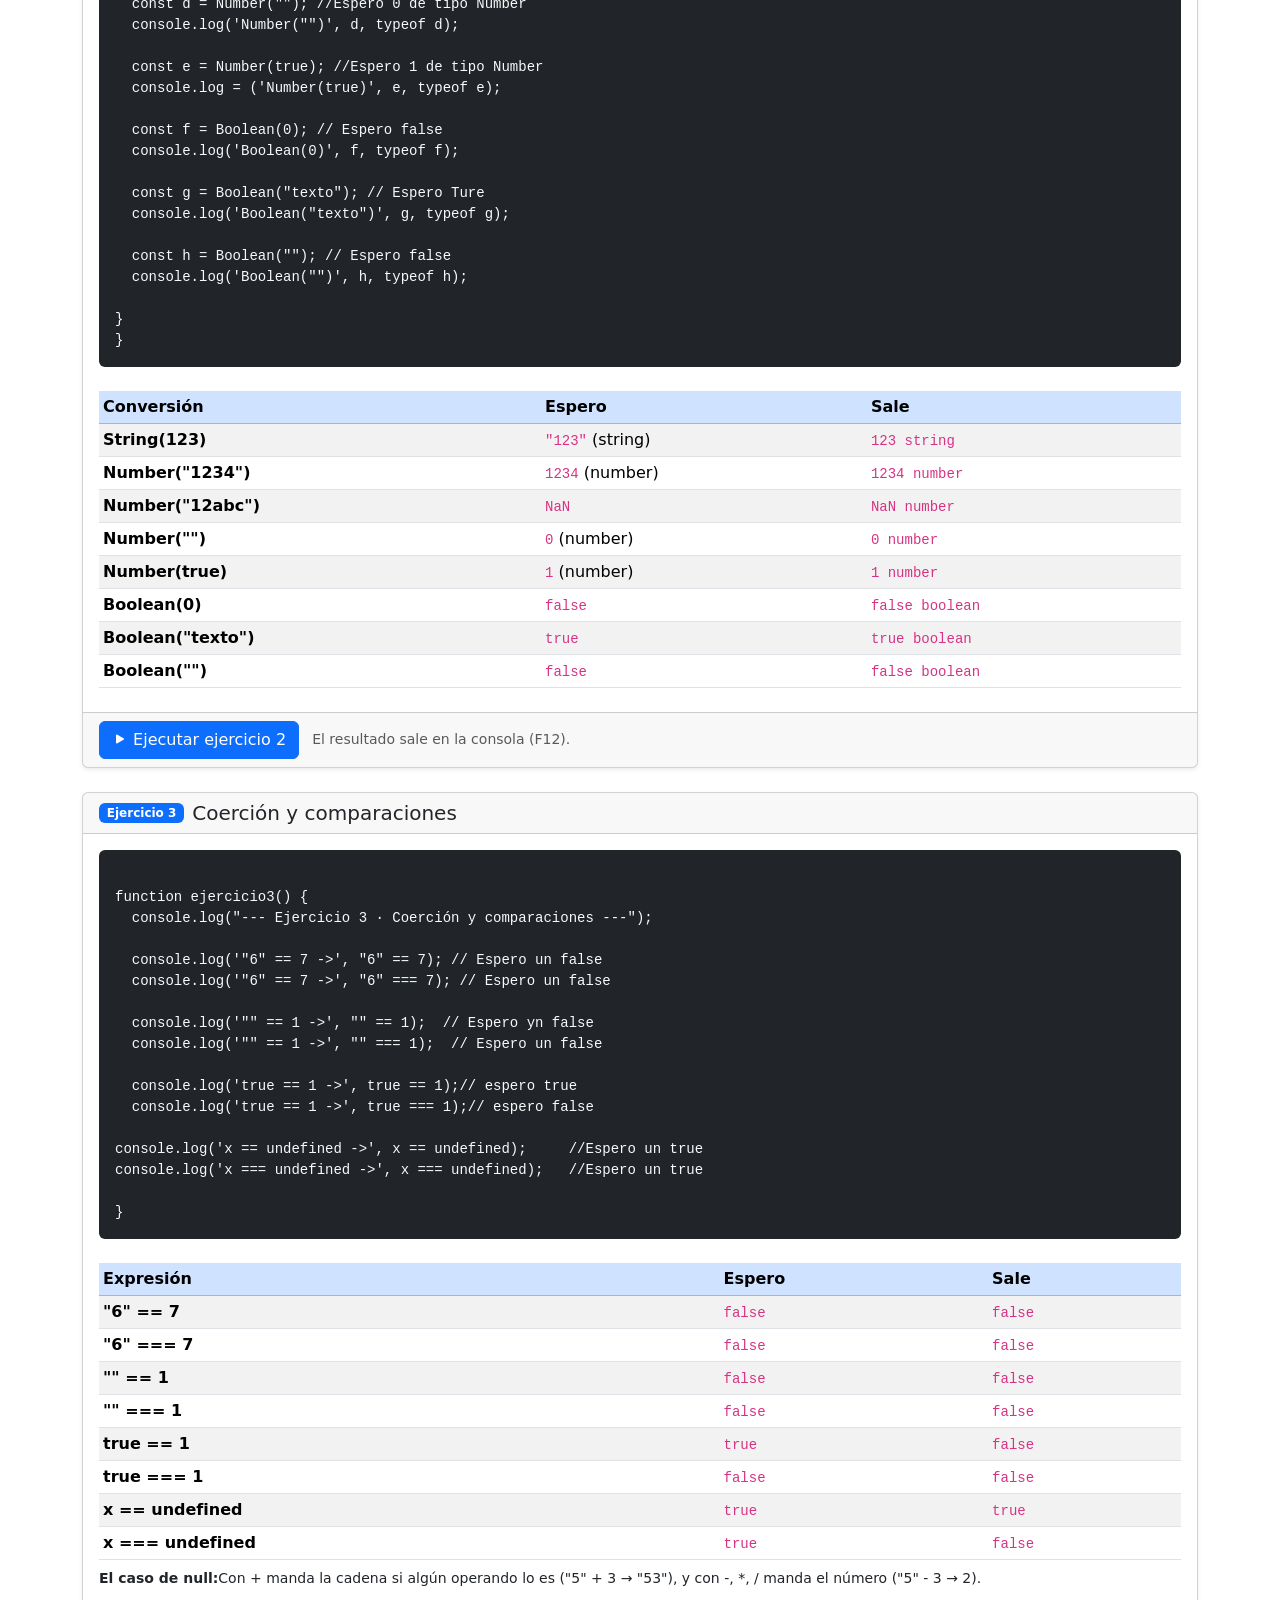
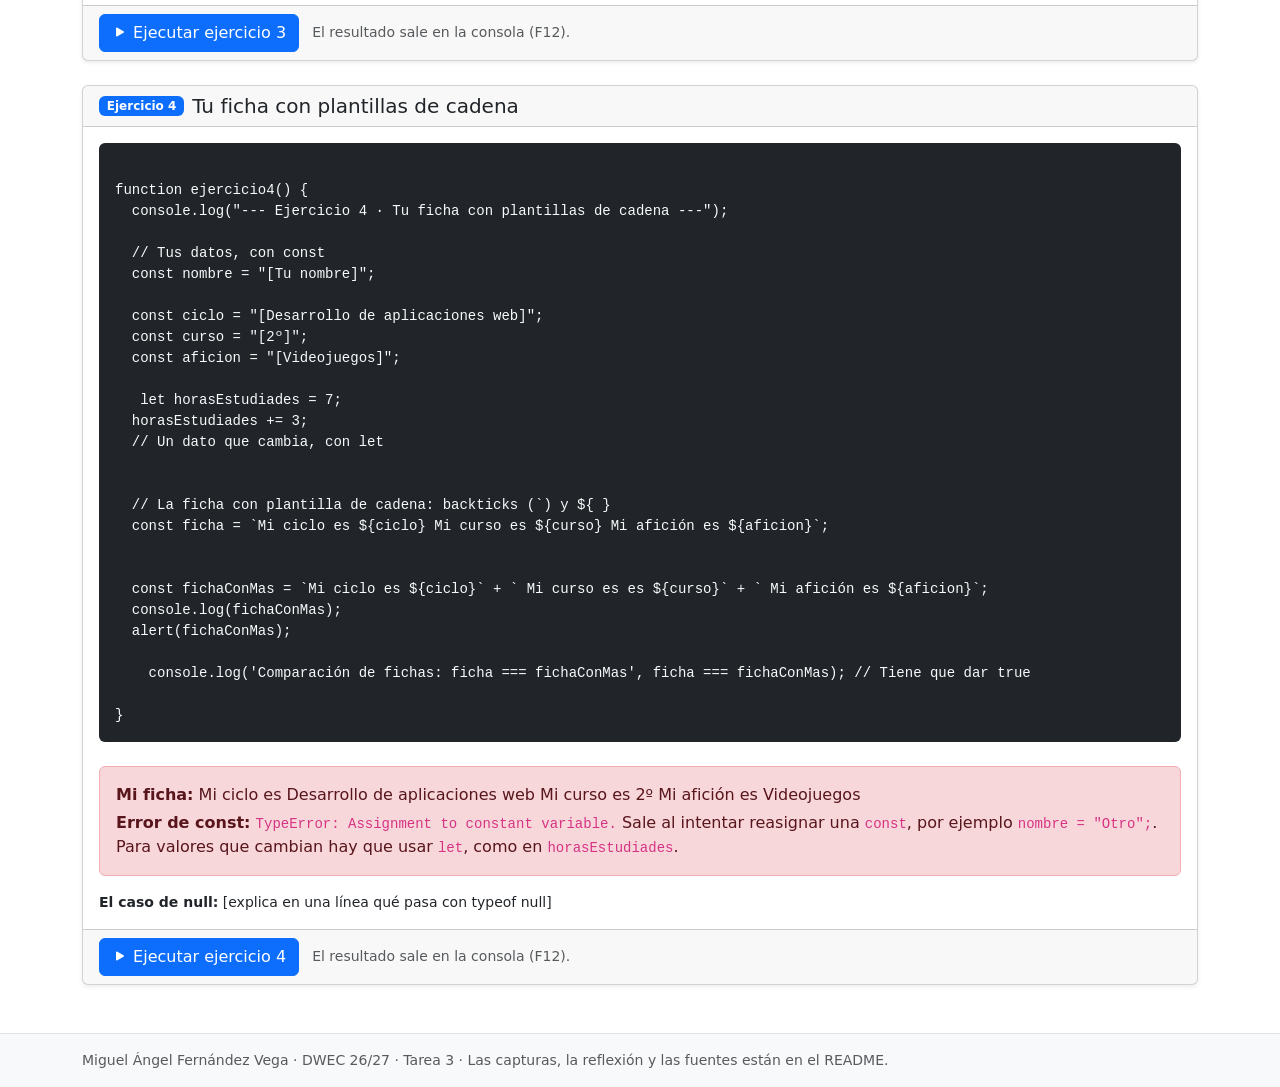
==== commit 4ded7e2a: "He colocado las capturas y he creado el readme" ====
--- a/Tema 4/index.html
+++ b/Tema 4/index.html
@@ -209,7 +209,7 @@
 
         <!-- 2) El código: cuando termines, copia aquí tu función ejercicio1() de js/app.js.
                 Si tu código lleva los signos < o >, escríbelos como &lt; y &gt; -->
-        <pre class="bg-dark text-light p-3 rounded small mb-4"><code>function ejercicio3() {
+        <pre class="bg-dark text-light p-3 rounded small mb-4"><code>
 function ejercicio3() {
   console.log("--- Ejercicio 3 · Coerción y comparaciones ---");
 
@@ -226,7 +226,7 @@
 console.log('x === undefined ->', x === undefined);   //Espero un true
 
 }
-}</code></pre>
+</code></pre>
 
         <!-- 3) La tabla «Espero / Sale», rellenada a mano.
                 Una fila por variable. Si te equivocas, añade en la columna «Sale» el badge:
